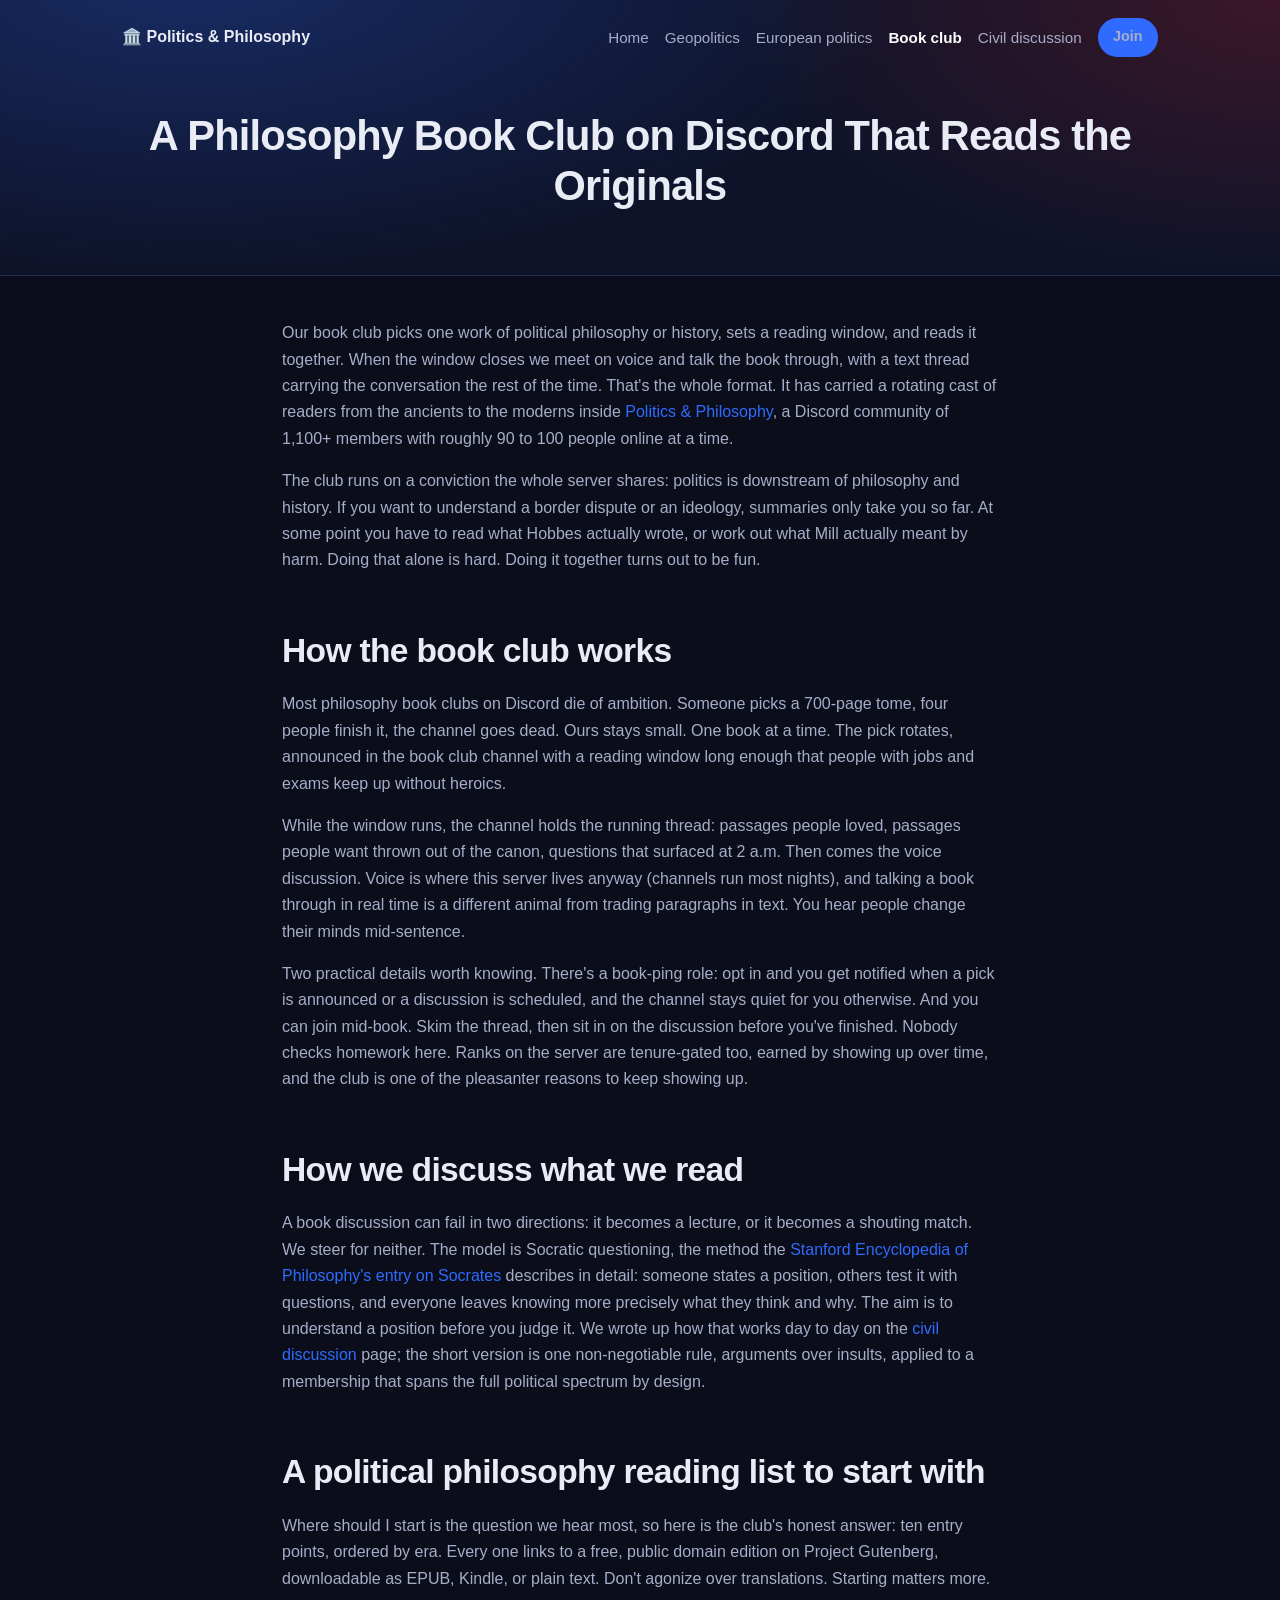
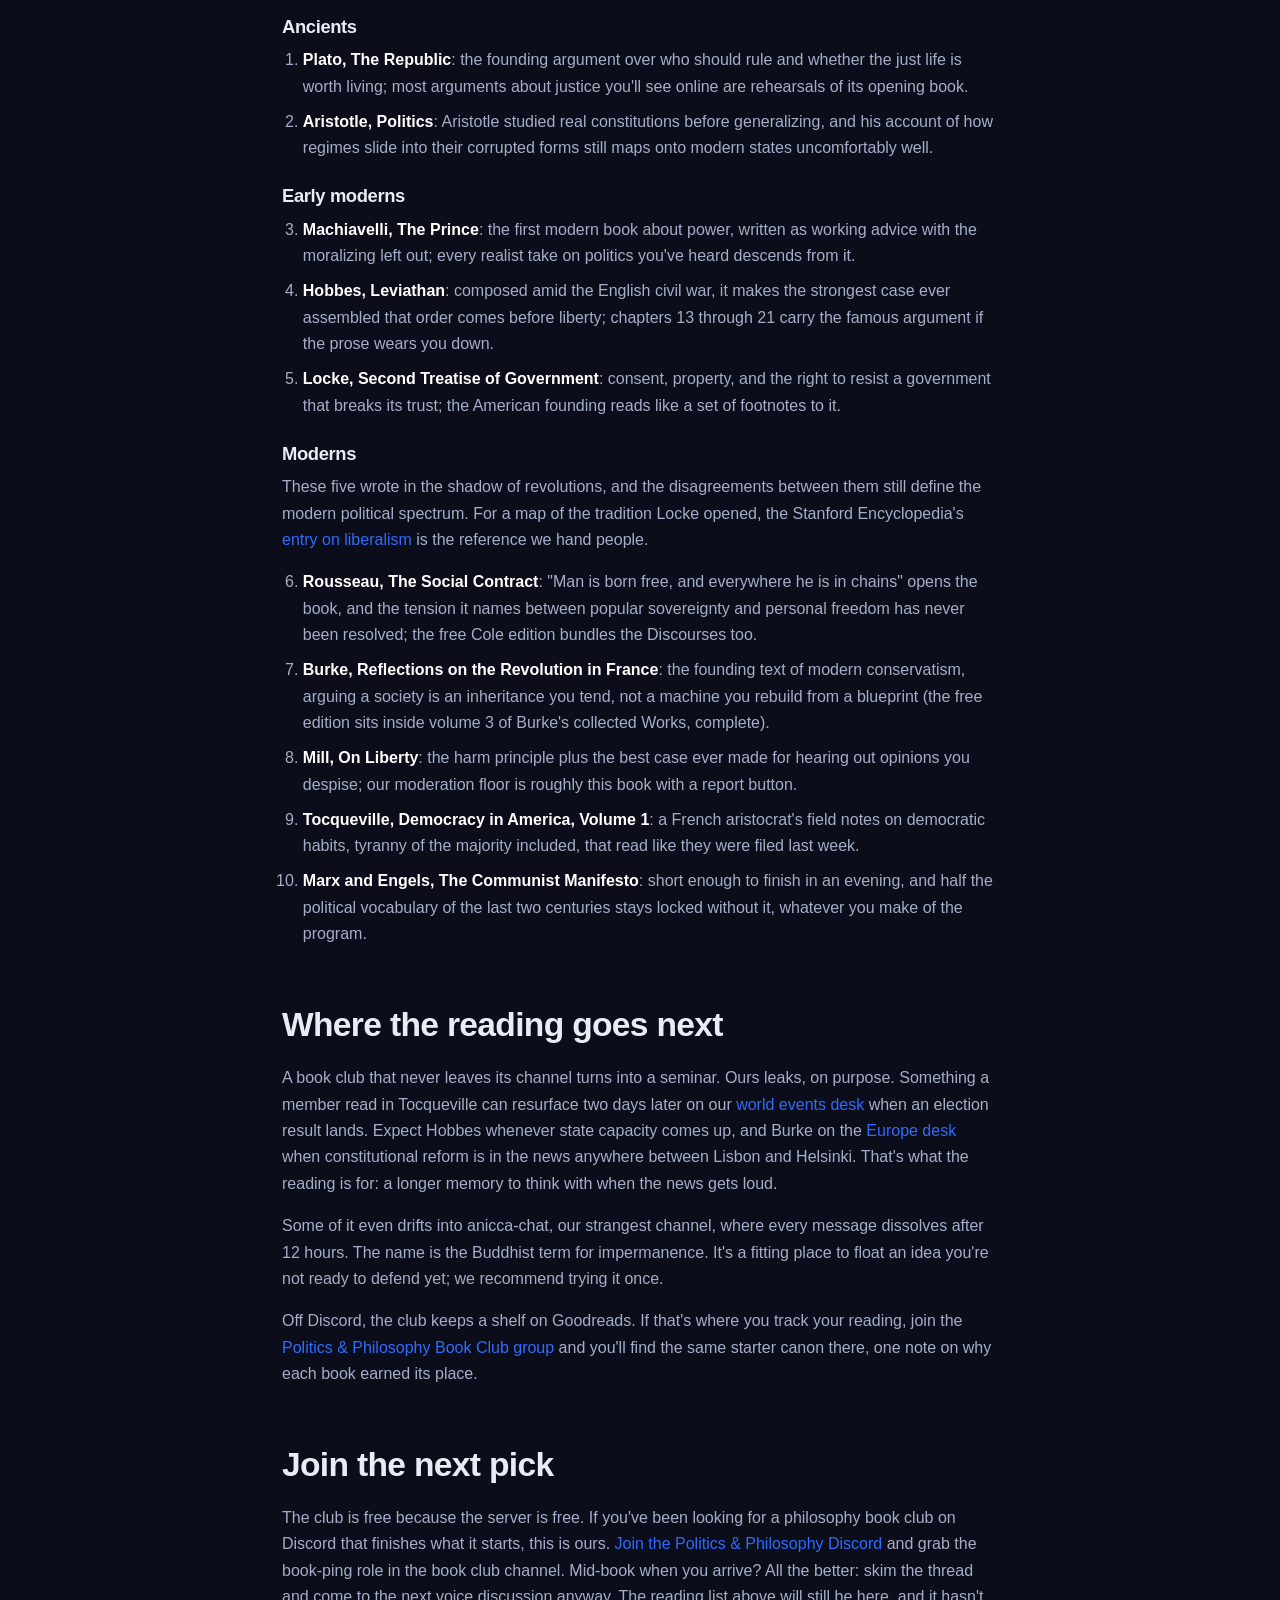
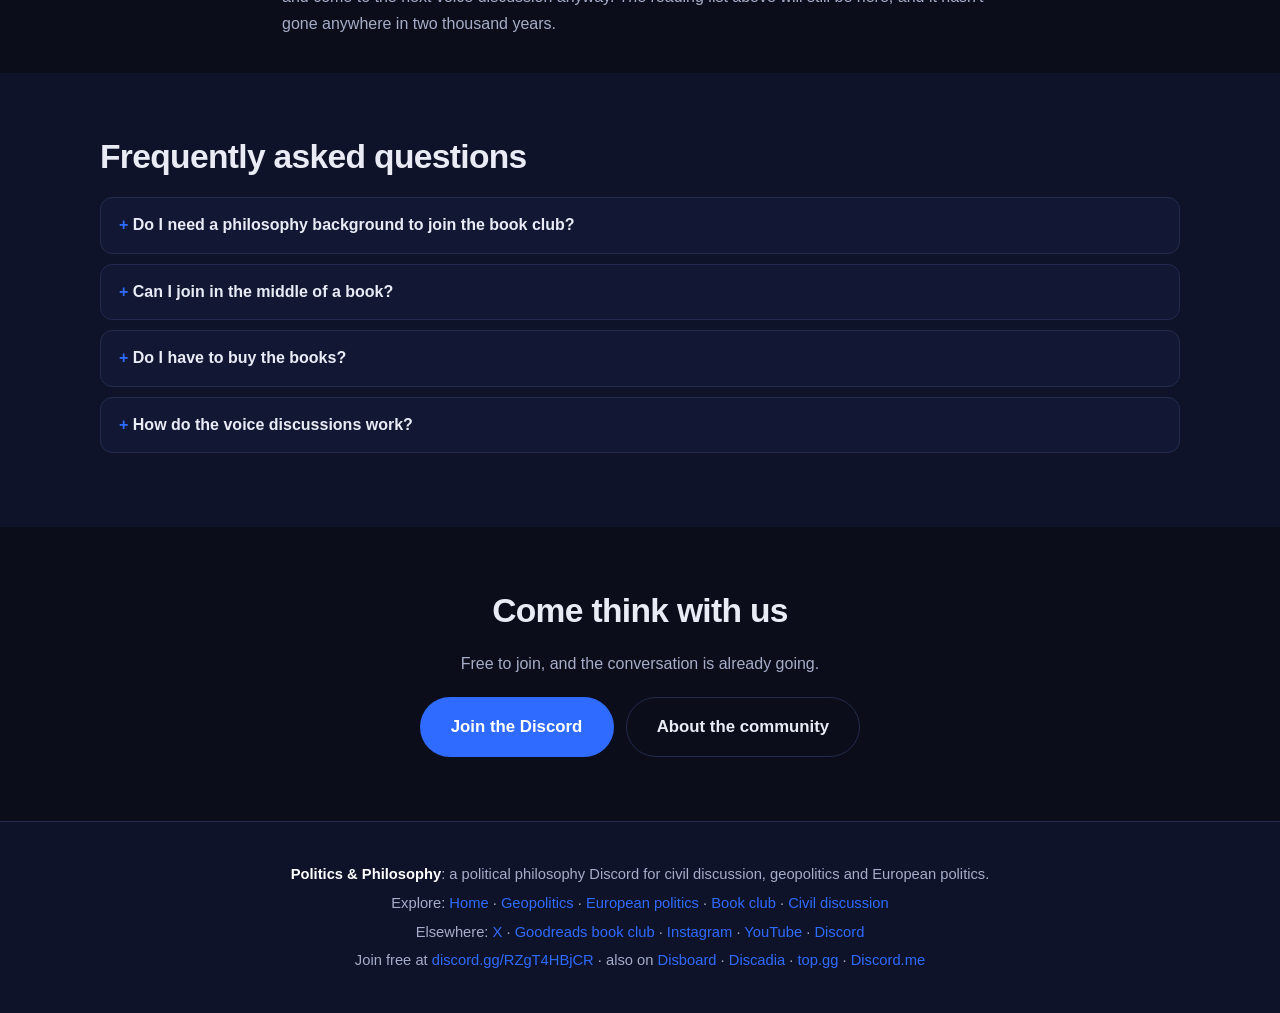
==== book-club/index.html @ 842e6bd1 "Canonical domain migration to polisphilo.com" ====
<!doctype html>
<html lang="en">
<head>
<meta charset="utf-8">
<meta name="viewport" content="width=device-width, initial-scale=1">
<meta name="robots" content="index,follow,max-image-preview:large,max-snippet:-1,max-video-preview:-1">

<link rel="canonical" href="https://polisphilo.com/book-club/">

<title>Philosophy Book Club Discord: Plato to Marx, Read Together</title>
<meta name="description" content="A voice-first philosophy book club on Discord: one rotating pick, real discussions, and a free political philosophy reading list from Plato to Marx.">

<meta property="og:type" content="article">
<meta property="og:site_name" content="Politics &amp; Philosophy">
<meta property="og:url" content="https://polisphilo.com/book-club/">
<meta property="og:title" content="Philosophy Book Club Discord: Plato to Marx, Read Together">
<meta property="og:description" content="A voice-first philosophy book club on Discord: one rotating pick, real discussions, and a free political philosophy reading list from Plato to Marx.">
<meta property="og:image" content="https://polisphilo.com/og.png">
<meta property="og:image:width" content="1200">
<meta property="og:image:height" content="630">
<meta property="og:image:alt" content="Politics &amp; Philosophy: the political philosophy Discord.">
<meta name="twitter:card" content="summary_large_image">
<meta name="twitter:title" content="Philosophy Book Club Discord: Plato to Marx, Read Together">
<meta name="twitter:description" content="A voice-first philosophy book club on Discord: one rotating pick, real discussions, and a free political philosophy reading list from Plato to Marx.">
<meta name="twitter:image" content="https://polisphilo.com/og.png">
<meta name="twitter:image:alt" content="Politics &amp; Philosophy: the political philosophy Discord.">

<link rel="icon" href="/favicon.svg" type="image/svg+xml">
<link rel="stylesheet" href="/style.css">

<script type="application/ld+json">
{
 "@context": "https://schema.org",
 "@graph": [
  {
   "@type": "WebPage",
   "@id": "https://polisphilo.com/book-club/",
   "url": "https://polisphilo.com/book-club/",
   "name": "Philosophy Book Club Discord: Plato to Marx, Read Together",
   "description": "A voice-first philosophy book club on Discord: one rotating pick, real discussions, and a free political philosophy reading list from Plato to Marx.",
   "isPartOf": {
    "@type": "WebSite",
    "name": "Politics & Philosophy Discord",
    "url": "https://polisphilo.com/"
   },
   "publisher": {
    "@id": "https://polisphilo.com/#org"
   },
   "datePublished": "2026-08-10",
   "dateModified": "2026-08-10"
  },
  {
   "@type": "BreadcrumbList",
   "itemListElement": [
    {
     "@type": "ListItem",
     "position": 1,
     "name": "Home",
     "item": "https://polisphilo.com/"
    },
    {
     "@type": "ListItem",
     "position": 2,
     "name": "Book Club",
     "item": "https://polisphilo.com/book-club/"
    }
   ]
  },
  {
   "@type": "FAQPage",
   "mainEntity": [
    {
     "@type": "Question",
     "name": "Do I need a philosophy background to join the book club?",
     "acceptedAnswer": {
      "@type": "Answer",
      "text": "No. The reading list above is where most of us started, and the voice discussions only assume you read the book. Asking why Hobbes believes something is often how the best conversations start."
     }
    },
    {
     "@type": "Question",
     "name": "Can I join in the middle of a book?",
     "acceptedAnswer": {
      "@type": "Answer",
      "text": "Yes, and people do. Skim the running text thread to see what's been covered, catch up at whatever pace suits you, and sit in on the next voice discussion even if you're behind. Grab the book-ping role so the next pick reaches you from the start."
     }
    },
    {
     "@type": "Question",
     "name": "Do I have to buy the books?",
     "acceptedAnswer": {
      "@type": "Answer",
      "text": "Rarely. The club leans on public domain texts, and every title on our political philosophy reading list links to a free Project Gutenberg edition in EPUB, Kindle, and plain text. If a pick is still under copyright, libraries and cheap paperbacks cover it."
     }
    },
    {
     "@type": "Question",
     "name": "How do the voice discussions work?",
     "acceptedAnswer": {
      "@type": "Answer",
      "text": "We schedule one when a reading window closes and notify the book-ping role. Someone opens with a question or a passage and the conversation builds from there, Socratic style. The text thread keeps running for anyone who can't make it, and since voice channels run most nights, the book talk tends to spill beyond the discussion itself."
     }
    }
   ]
  }
 ]
}
</script>
</head>
<body>

<header class="hero page-hero">
  <nav class="nav"><span class="brand">🏛️ <a href="/" style="color:inherit">Politics &amp; Philosophy</a></span><span class="site-links"><a href="/">Home</a> <a href="/geopolitics-discord/">Geopolitics</a> <a href="/european-politics-discord/">European politics</a> <a href="/book-club/" aria-current="page"><strong>Book club</strong></a> <a href="/civil-discussion/">Civil discussion</a> <a class="btn btn-sm" href="https://discord.gg/RZgT4HBjCR" rel="noopener">Join</a></span></nav>
  <div class="hero-inner">
    <h1>A Philosophy Book Club on Discord That Reads the Originals</h1>
  </div>
</header>

<main>
  <article class="article">
<p>Our book club picks one work of political philosophy or history, sets a reading window, and reads it together. When the window closes we meet on voice and talk the book through, with a text thread carrying the conversation the rest of the time. That's the whole format. It has carried a rotating cast of readers from the ancients to the moderns inside <a href="/">Politics &amp; Philosophy</a>, a Discord community of 1,100+ members with roughly 90 to 100 people online at a time.</p>

<p>The club runs on a conviction the whole server shares: politics is downstream of philosophy and history. If you want to understand a border dispute or an ideology, summaries only take you so far. At some point you have to read what Hobbes actually wrote, or work out what Mill actually meant by harm. Doing that alone is hard. Doing it together turns out to be fun.</p>

<h2>How the book club works</h2>

<p>Most philosophy book clubs on Discord die of ambition. Someone picks a 700-page tome, four people finish it, the channel goes dead. Ours stays small. One book at a time. The pick rotates, announced in the book club channel with a reading window long enough that people with jobs and exams keep up without heroics.</p>

<p>While the window runs, the channel holds the running thread: passages people loved, passages people want thrown out of the canon, questions that surfaced at 2 a.m. Then comes the voice discussion. Voice is where this server lives anyway (channels run most nights), and talking a book through in real time is a different animal from trading paragraphs in text. You hear people change their minds mid-sentence.</p>

<p>Two practical details worth knowing. There's a book-ping role: opt in and you get notified when a pick is announced or a discussion is scheduled, and the channel stays quiet for you otherwise. And you can join mid-book. Skim the thread, then sit in on the discussion before you've finished. Nobody checks homework here. Ranks on the server are tenure-gated too, earned by showing up over time, and the club is one of the pleasanter reasons to keep showing up.</p>

<h2>How we discuss what we read</h2>

<p>A book discussion can fail in two directions: it becomes a lecture, or it becomes a shouting match. We steer for neither. The model is Socratic questioning, the method the <a href="https://plato.stanford.edu/entries/socrates/">Stanford Encyclopedia of Philosophy's entry on Socrates</a> describes in detail: someone states a position, others test it with questions, and everyone leaves knowing more precisely what they think and why. The aim is to understand a position before you judge it. We wrote up how that works day to day on the <a href="/civil-discussion/">civil discussion</a> page; the short version is one non-negotiable rule, arguments over insults, applied to a membership that spans the full political spectrum by design.</p>

<h2>A political philosophy reading list to start with</h2>

<p>Where should I start is the question we hear most, so here is the club's honest answer: ten entry points, ordered by era. Every one links to a free, public domain edition on Project Gutenberg, downloadable as EPUB, Kindle, or plain text. Don't agonize over translations. Starting matters more.</p>

<h3>Ancients</h3>

<ol>
<li><a href="https://www.gutenberg.org/ebooks/1497"><strong>Plato, The Republic</strong></a>: the founding argument over who should rule and whether the just life is worth living; most arguments about justice you'll see online are rehearsals of its opening book.</li>
<li><a href="https://www.gutenberg.org/ebooks/6762"><strong>Aristotle, Politics</strong></a>: Aristotle studied real constitutions before generalizing, and his account of how regimes slide into their corrupted forms still maps onto modern states uncomfortably well.</li>
</ol>

<h3>Early moderns</h3>

<ol start="3">
<li><a href="https://www.gutenberg.org/ebooks/1232"><strong>Machiavelli, The Prince</strong></a>: the first modern book about power, written as working advice with the moralizing left out; every realist take on politics you've heard descends from it.</li>
<li><a href="https://www.gutenberg.org/ebooks/3207"><strong>Hobbes, Leviathan</strong></a>: composed amid the English civil war, it makes the strongest case ever assembled that order comes before liberty; chapters 13 through 21 carry the famous argument if the prose wears you down.</li>
<li><a href="https://www.gutenberg.org/ebooks/7370"><strong>Locke, Second Treatise of Government</strong></a>: consent, property, and the right to resist a government that breaks its trust; the American founding reads like a set of footnotes to it.</li>
</ol>

<h3>Moderns</h3>

<p>These five wrote in the shadow of revolutions, and the disagreements between them still define the modern political spectrum. For a map of the tradition Locke opened, the Stanford Encyclopedia's <a href="https://plato.stanford.edu/entries/liberalism/">entry on liberalism</a> is the reference we hand people.</p>

<ol start="6">
<li><a href="https://www.gutenberg.org/ebooks/46333"><strong>Rousseau, The Social Contract</strong></a>: "Man is born free, and everywhere he is in chains" opens the book, and the tension it names between popular sovereignty and personal freedom has never been resolved; the free Cole edition bundles the Discourses too.</li>
<li><a href="https://www.gutenberg.org/ebooks/15679"><strong>Burke, Reflections on the Revolution in France</strong></a>: the founding text of modern conservatism, arguing a society is an inheritance you tend, not a machine you rebuild from a blueprint (the free edition sits inside volume 3 of Burke's collected Works, complete).</li>
<li><a href="https://www.gutenberg.org/ebooks/34901"><strong>Mill, On Liberty</strong></a>: the harm principle plus the best case ever made for hearing out opinions you despise; our moderation floor is roughly this book with a report button.</li>
<li><a href="https://www.gutenberg.org/ebooks/815"><strong>Tocqueville, Democracy in America, Volume 1</strong></a>: a French aristocrat's field notes on democratic habits, tyranny of the majority included, that read like they were filed last week.</li>
<li><a href="https://www.gutenberg.org/ebooks/61"><strong>Marx and Engels, The Communist Manifesto</strong></a>: short enough to finish in an evening, and half the political vocabulary of the last two centuries stays locked without it, whatever you make of the program.</li>
</ol>

<h2>Where the reading goes next</h2>

<p>A book club that never leaves its channel turns into a seminar. Ours leaks, on purpose. Something a member read in Tocqueville can resurface two days later on our <a href="/geopolitics-discord/">world events desk</a> when an election result lands. Expect Hobbes whenever state capacity comes up, and Burke on the <a href="/european-politics-discord/">Europe desk</a> when constitutional reform is in the news anywhere between Lisbon and Helsinki. That's what the reading is for: a longer memory to think with when the news gets loud.</p>

<p>Some of it even drifts into anicca-chat, our strangest channel, where every message dissolves after 12 hours. The name is the Buddhist term for impermanence. It's a fitting place to float an idea you're not ready to defend yet; we recommend trying it once.</p>

<p>Off Discord, the club keeps a shelf on Goodreads. If that's where you track your reading, join the <a href="https://www.goodreads.com/group/show/7275049-politics-philosophy-book-club" rel="noopener">Politics &amp; Philosophy Book Club group</a> and you'll find the same starter canon there, one note on why each book earned its place.</p>

<h2>Join the next pick</h2>

<p>The club is free because the server is free. If you've been looking for a philosophy book club on Discord that finishes what it starts, this is ours. <a href="https://discord.gg/RZgT4HBjCR">Join the Politics &amp; Philosophy Discord</a> and grab the book-ping role in the book club channel. Mid-book when you arrive? All the better: skim the thread and come to the next voice discussion anyway. The reading list above will still be here, and it hasn't gone anywhere in two thousand years.</p>
  </article>

  <section class="band alt" id="faq">
    <h2>Frequently asked questions</h2>
    <details><summary>Do I need a philosophy background to join the book club?</summary><p>No. The reading list above is where most of us started, and the voice discussions only assume you read the book. Asking why Hobbes believes something is often how the best conversations start.</p></details>
    <details><summary>Can I join in the middle of a book?</summary><p>Yes, and people do. Skim the running text thread to see what's been covered, catch up at whatever pace suits you, and sit in on the next voice discussion even if you're behind. Grab the book-ping role so the next pick reaches you from the start.</p></details>
    <details><summary>Do I have to buy the books?</summary><p>Rarely. The club leans on public domain texts, and every title on our political philosophy reading list links to a free Project Gutenberg edition in EPUB, Kindle, and plain text. If a pick is still under copyright, libraries and cheap paperbacks cover it.</p></details>
    <details><summary>How do the voice discussions work?</summary><p>We schedule one when a reading window closes and notify the book-ping role. Someone opens with a question or a passage and the conversation builds from there, Socratic style. The text thread keeps running for anyone who can't make it, and since voice channels run most nights, the book talk tends to spill beyond the discussion itself.</p></details>
  </section>

  <section class="band" style="text-align:center">
    <h2>Come think with us</h2>
    <p style="margin:0 auto 1.2em">Free to join, and the conversation is already going.</p>
    <div class="cta-row"><a class="btn btn-lg" href="https://discord.gg/RZgT4HBjCR" rel="noopener">Join the Discord</a>
    <a class="btn btn-lg btn-ghost" href="/">About the community</a></div>
  </section>
</main>

<footer class="foot">
  <p><strong>Politics &amp; Philosophy</strong>: a political philosophy Discord for civil discussion, geopolitics and European politics.</p>
  <p>Explore: <a href="/">Home</a> · <a href="/geopolitics-discord/">Geopolitics</a> · <a href="/european-politics-discord/">European politics</a> · <a href="/book-club/">Book club</a> · <a href="/civil-discussion/">Civil discussion</a></p>
  <p>Elsewhere: <a href="https://x.com/polisphilo" rel="noopener">X</a> · <a href="https://www.goodreads.com/group/show/7275049-politics-philosophy-book-club" rel="noopener">Goodreads book club</a> · <a href="https://www.instagram.com/polisphilo" rel="noopener">Instagram</a> · <a href="https://www.youtube.com/@polisphilo" rel="noopener">YouTube</a> · <a href="https://discord.gg/RZgT4HBjCR" rel="noopener">Discord</a></p>
  <p>Join free at <a class="invite" href="https://discord.gg/RZgT4HBjCR" rel="noopener">discord.gg/RZgT4HBjCR</a> · also on <a href="https://disboard.org/server/553617191358955520" rel="noopener">Disboard</a> · <a href="https://discadia.com/server/PoliticsPhilosophy" rel="noopener">Discadia</a> · <a href="https://top.gg/discord/servers/872885277177040896" rel="noopener">top.gg</a> · <a href="https://discord.me/european" rel="noopener">Discord.me</a></p>
</footer>

</body>
</html>
---- style.css ----
:root{
  --bg:#0b0e1a; --panel:#121734; --panel2:#0e1329; --ink:#e9ecf5; --muted:#a6adc8;
  --blue:#2f6bff; --blue2:#1e40af; --red:#dc2626; --line:#232a4d; --radius:14px;
  --max:1080px; font-synthesis:none;
}
*{box-sizing:border-box}
html{scroll-behavior:smooth}
body{
  margin:0; background:var(--bg); color:var(--ink);
  font:16px/1.65 -apple-system,BlinkMacSystemFont,"Segoe UI",Roboto,Helvetica,Arial,sans-serif;
  -webkit-font-smoothing:antialiased;
}
h1,h2,h3{line-height:1.2; letter-spacing:-.02em; margin:0 0 .5em}
h1{font-size:clamp(2.2rem,6vw,3.6rem)}
h2{font-size:clamp(1.5rem,3.5vw,2.1rem); margin-bottom:.6em}
h3{font-size:1.15rem}
p{margin:0 0 1em}
a{color:var(--blue); text-decoration:none}
a:hover{text-decoration:underline}
strong{color:#fff}

.btn{
  display:inline-block; background:var(--blue); color:#fff; font-weight:600;
  padding:.7em 1.3em; border-radius:999px; border:1px solid transparent; transition:.15s;
}
.btn:hover{background:var(--blue2); text-decoration:none; transform:translateY(-1px)}
.btn-lg{padding:.9em 1.8em; font-size:1.05rem}
.btn-sm{padding:.45em 1em; font-size:.9rem}
.btn-ghost{background:transparent; border-color:var(--line); color:var(--ink)}
.btn-ghost:hover{background:var(--panel); border-color:var(--blue)}

/* hero */
.hero{
  background:
    radial-gradient(1200px 500px at 15% -10%, rgba(47,107,255,.28), transparent 60%),
    radial-gradient(1000px 500px at 100% 0%, rgba(220,38,38,.22), transparent 55%),
    var(--panel2);
  border-bottom:1px solid var(--line);
}
.nav{max-width:var(--max); margin:0 auto; padding:18px 22px; display:flex; align-items:center; justify-content:space-between}
.brand{font-weight:700}
.hero-inner{max-width:var(--max); margin:0 auto; padding:56px 22px 72px; text-align:center}
.lede{font-size:clamp(1.05rem,2.2vw,1.35rem); color:var(--muted); max-width:60ch; margin:0 auto 1.6em}
.lede strong{color:#fff}
.cta-row{display:flex; gap:12px; justify-content:center; flex-wrap:wrap}
.microcopy{margin-top:16px; color:var(--muted); font-size:.9rem}

/* bands */
.band{max-width:var(--max); margin:0 auto; padding:64px 22px}
.band.alt{background:var(--panel2); max-width:none}
.band.alt > *{max-width:var(--max); margin-left:auto; margin-right:auto}
.band p{color:var(--muted); max-width:70ch}
.band p strong{color:#fff}

.grid{display:grid; grid-template-columns:repeat(auto-fit,minmax(240px,1fr)); gap:16px; margin-top:8px}
.card{background:var(--panel); border:1px solid var(--line); border-radius:var(--radius); padding:20px}
.card h3{margin-bottom:.3em}
.card p{margin:0; font-size:.95rem}

.checks{list-style:none; padding:0; margin:0 0 1.5em; max-width:80ch}
.checks li{position:relative; padding:10px 0 10px 34px; color:var(--muted); border-bottom:1px solid var(--line)}
.checks li:before{content:"✓"; position:absolute; left:0; top:9px; color:#22c55e; font-weight:700}
.checks strong{color:#fff}

/* server directory */
.servers{list-style:none; counter-reset:s; padding:0; margin:10px 0 0}
.server{
  counter-increment:s; display:flex; gap:16px; align-items:center; justify-content:space-between;
  background:var(--panel); border:1px solid var(--line); border-radius:var(--radius);
  padding:18px 20px; margin-bottom:12px;
}
.server::before{content:counter(s); font-weight:700; color:var(--muted); min-width:1.4em}
.server.featured{border-color:var(--blue); box-shadow:0 0 0 1px rgba(47,107,255,.35)}
.server h3{margin:0 0 .2em}
.server p{margin:0; font-size:.92rem}
.tag{background:var(--blue); color:#fff; font-size:.7rem; padding:.2em .6em; border-radius:999px; vertical-align:middle; margin-left:6px}

/* faq */
details{border:1px solid var(--line); border-radius:12px; padding:0 18px; margin-bottom:10px; background:var(--panel)}
summary{cursor:pointer; font-weight:600; padding:14px 0; list-style:none}
summary::-webkit-details-marker{display:none}
summary:before{content:"+ "; color:var(--blue)}
details[open] summary:before{content:"- "}
details p{color:var(--muted); margin:0 0 14px}

.foot{border-top:1px solid var(--line); background:var(--panel2); text-align:center; padding:36px 22px; color:var(--muted); font-size:.92rem}
.foot p{margin:.3em 0}

/* site nav links + article pages */
.site-links{display:flex; gap:16px; flex-wrap:wrap; align-items:center; font-size:.95rem}
.site-links a{color:var(--muted)}
.site-links a:hover,.site-links a[aria-current]{color:var(--ink)}
.page-hero .hero-inner{padding:36px 22px 44px}
.page-hero h1{font-size:clamp(1.8rem,4.5vw,2.6rem)}
.article{max-width:760px; margin:0 auto; padding:44px 22px 20px}
.article p{color:var(--muted)}
.article p strong{color:#fff}
.article h2{margin-top:1.7em}
.article h3{margin-top:1.3em}
.article ul,.article ol{color:var(--muted); padding-left:1.3em; margin:0 0 1.2em}
.article li{margin-bottom:.55em}
.article blockquote{border-left:3px solid var(--blue); margin:1.3em 0; padding:.35em 0 .35em 18px; font-style:italic; color:var(--ink)}
.article blockquote p{color:var(--ink); margin:0}
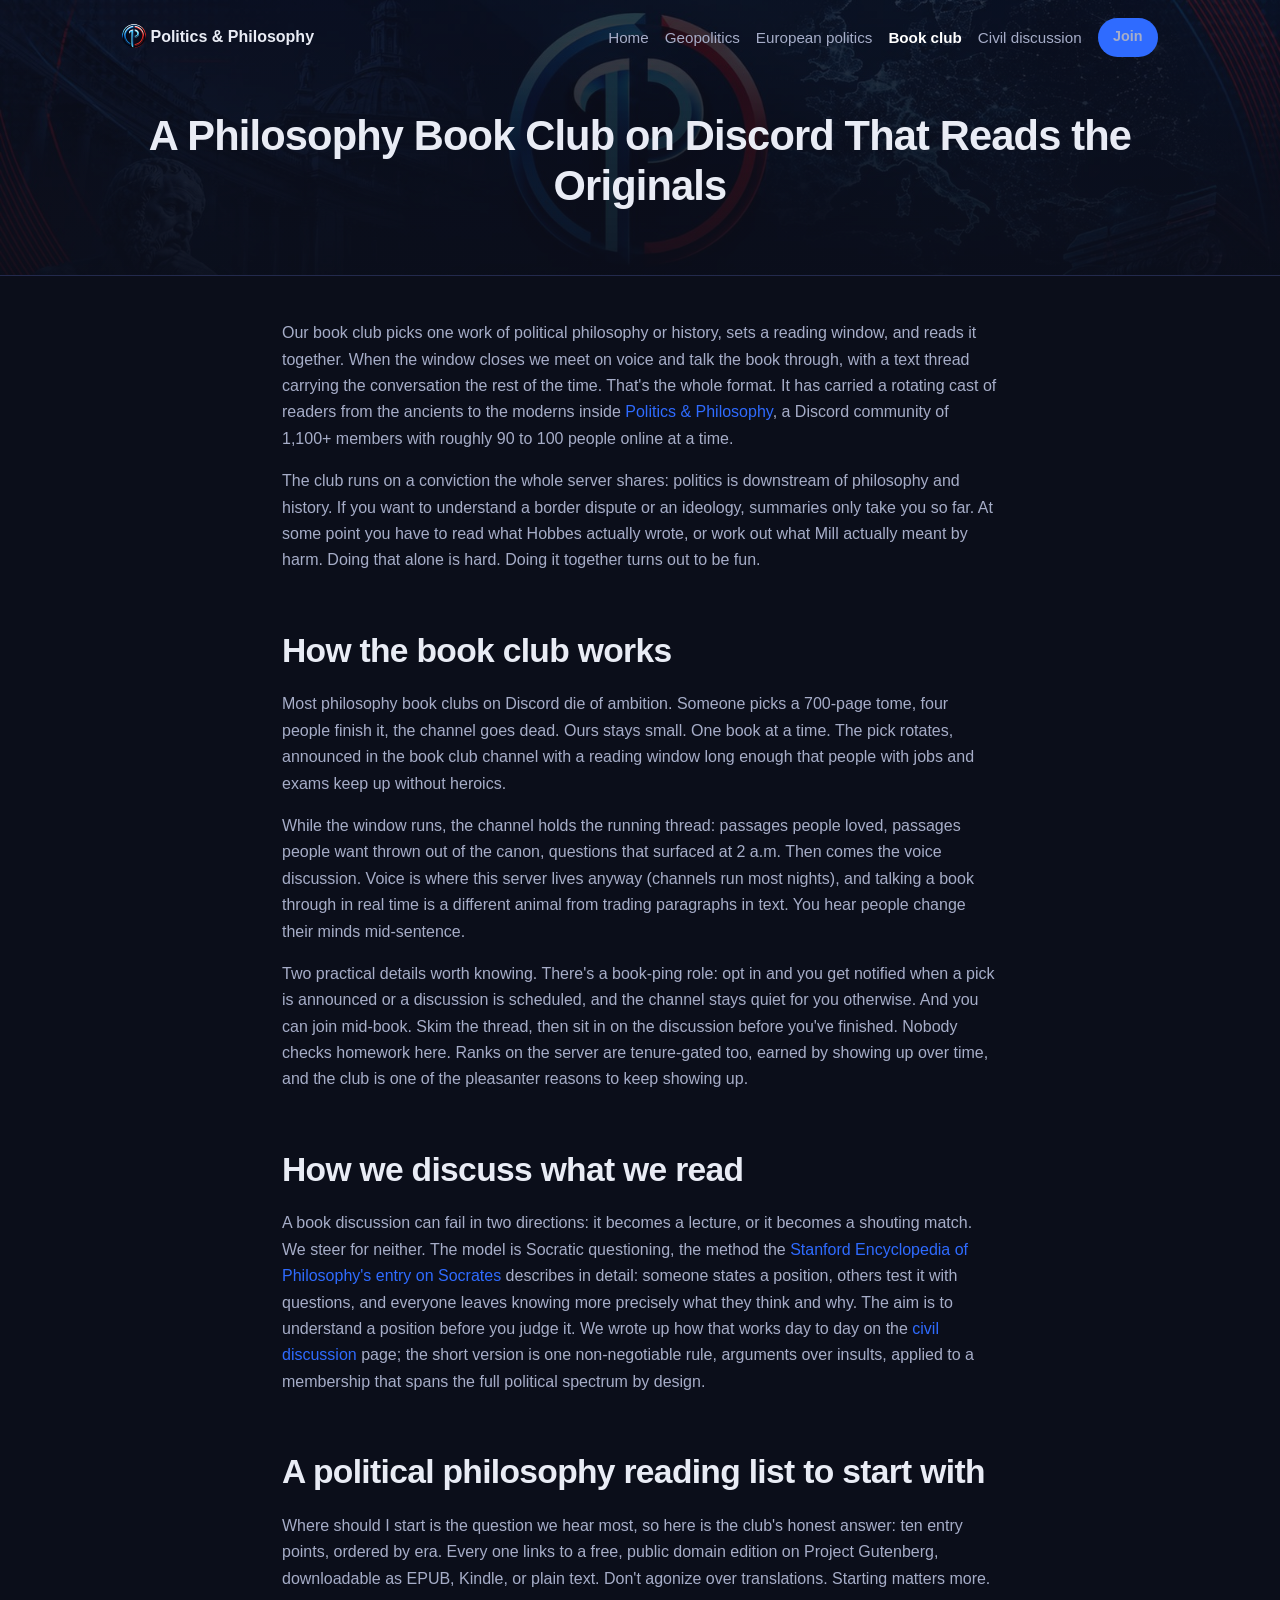
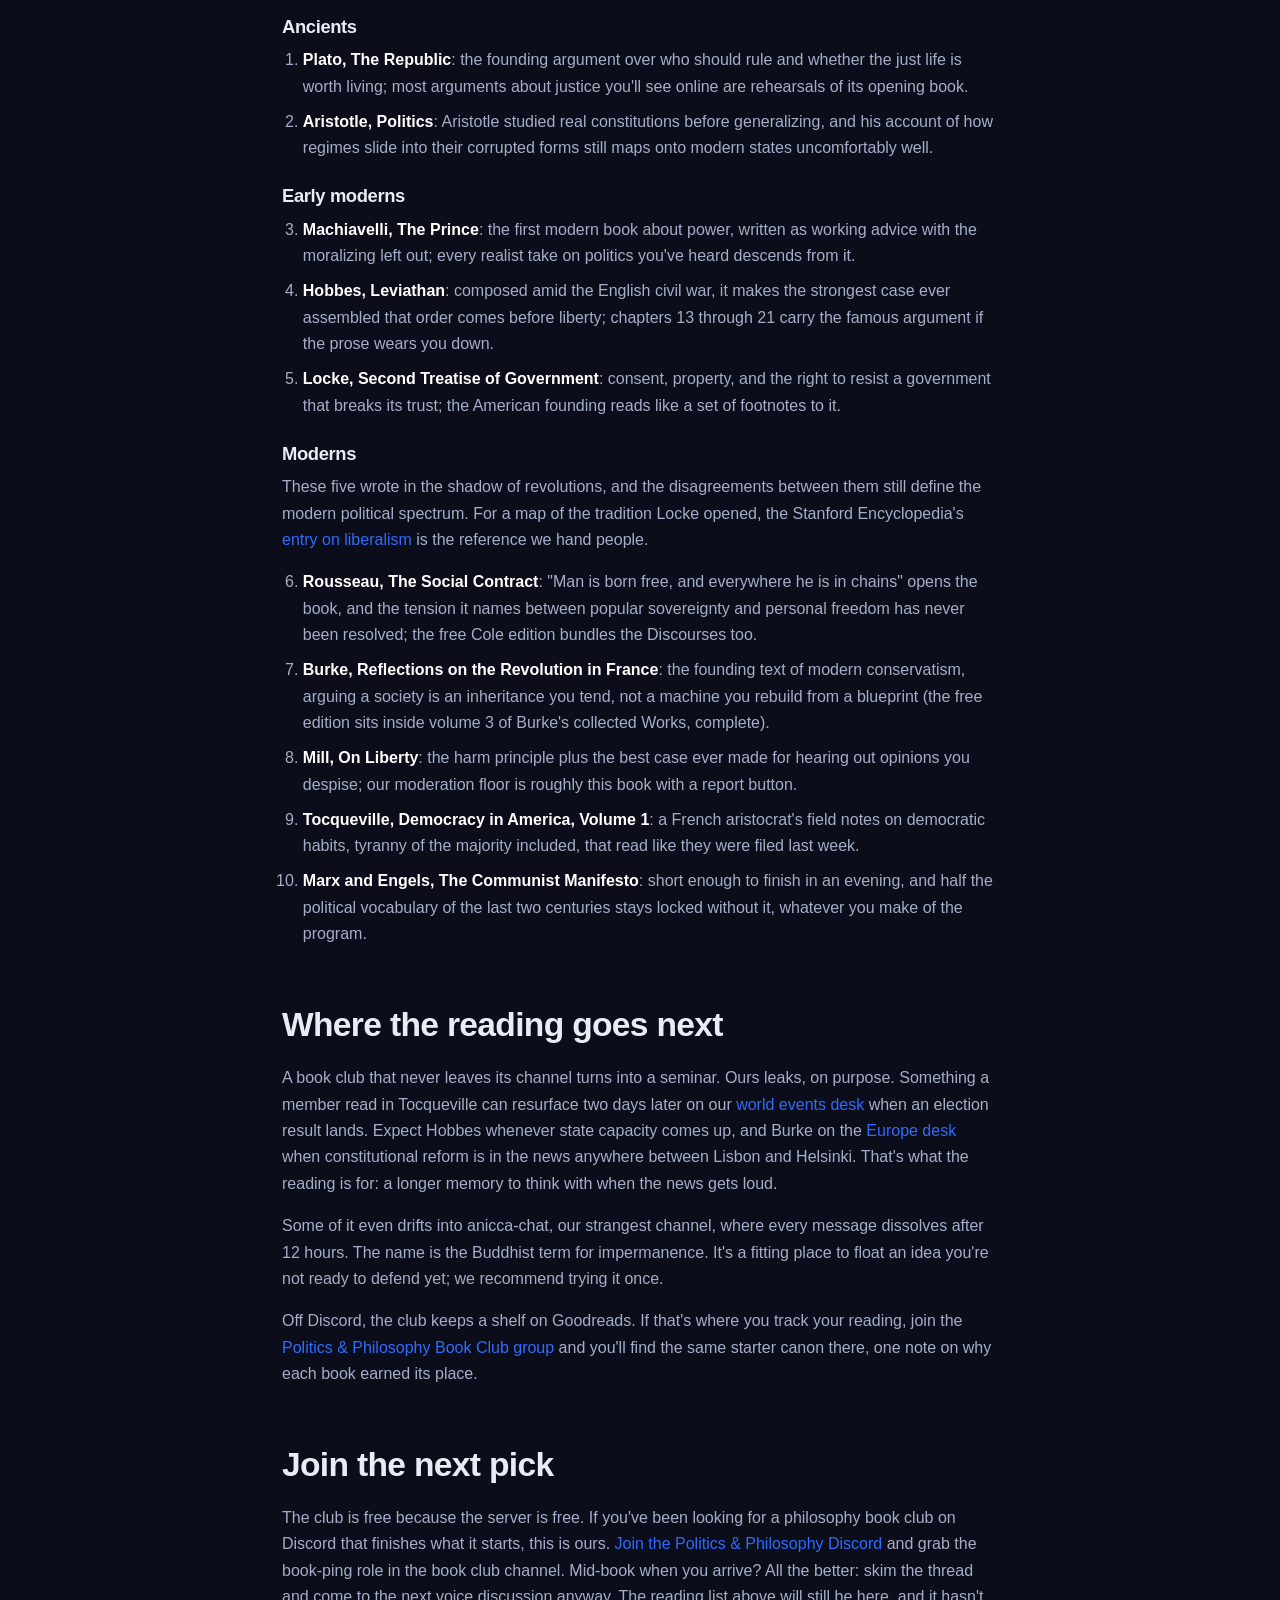
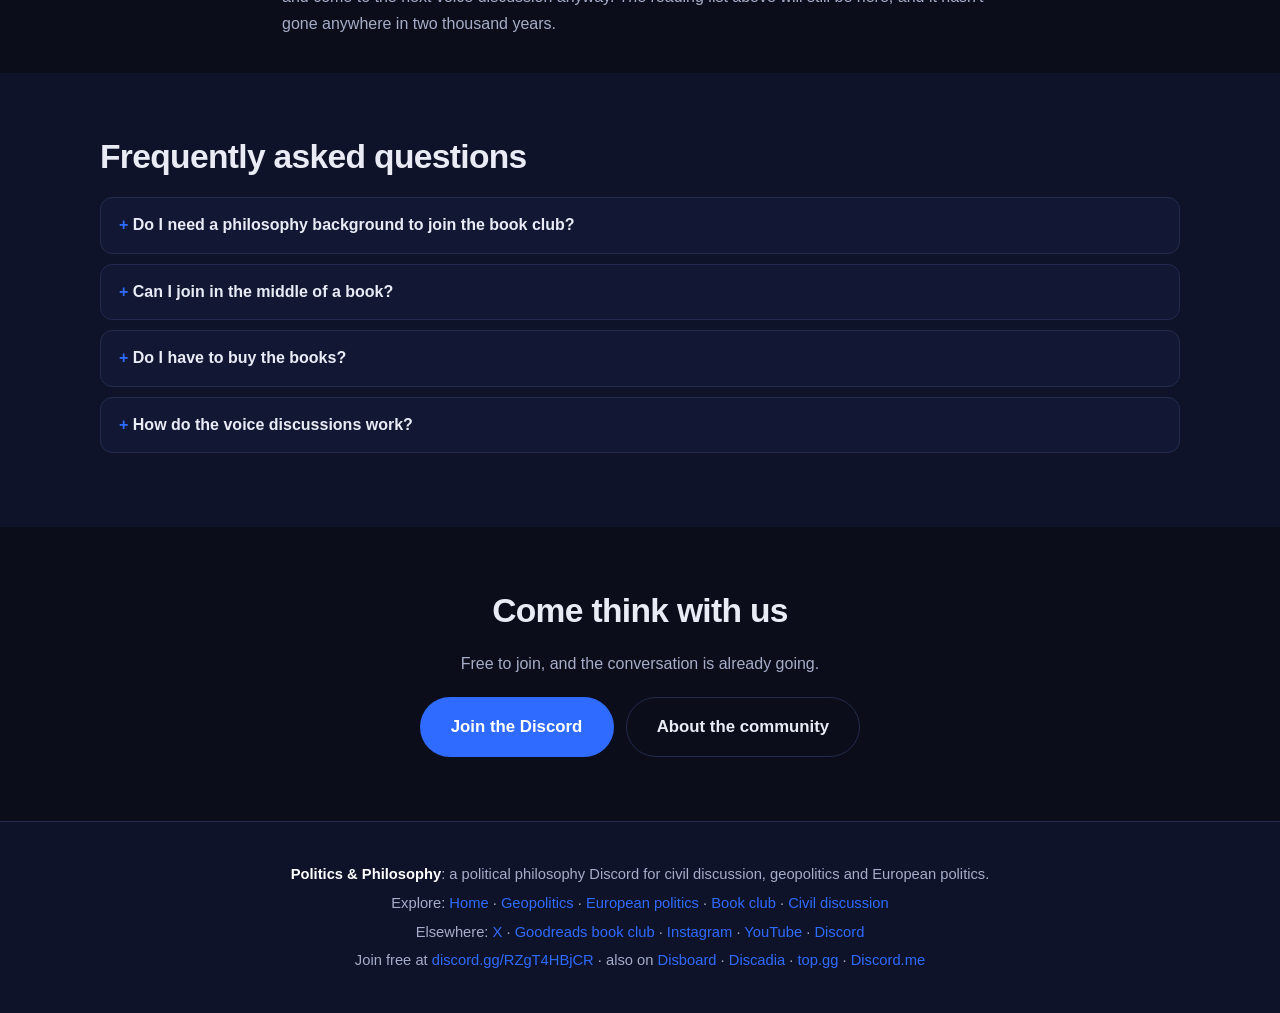
==== commit 4e9f7e5d: "Cinematic hero background, monogram nav mark and favicon" ====
--- a/book-club/index.html
+++ b/book-club/index.html
@@ -25,7 +25,7 @@
 <meta name="twitter:image" content="https://polisphilo.com/og.png">
 <meta name="twitter:image:alt" content="Politics &amp; Philosophy: the political philosophy Discord.">
 
-<link rel="icon" href="/favicon.svg" type="image/svg+xml">
+<link rel="icon" href="/favicon.png" type="image/png">
 <link rel="stylesheet" href="/style.css">
 
 <script type="application/ld+json">
@@ -110,7 +110,7 @@
 <body>
 
 <header class="hero page-hero">
-  <nav class="nav"><span class="brand">🏛️ <a href="/" style="color:inherit">Politics &amp; Philosophy</a></span><span class="site-links"><a href="/">Home</a> <a href="/geopolitics-discord/">Geopolitics</a> <a href="/european-politics-discord/">European politics</a> <a href="/book-club/" aria-current="page"><strong>Book club</strong></a> <a href="/civil-discussion/">Civil discussion</a> <a class="btn btn-sm" href="https://discord.gg/RZgT4HBjCR" rel="noopener">Join</a></span></nav>
+  <nav class="nav"><span class="brand"><img src="/mark.png" alt="" width="24" height="24" style="vertical-align:-6px;border-radius:50%"> <a href="/" style="color:inherit">Politics &amp; Philosophy</a></span><span class="site-links"><a href="/">Home</a> <a href="/geopolitics-discord/">Geopolitics</a> <a href="/european-politics-discord/">European politics</a> <a href="/book-club/" aria-current="page"><strong>Book club</strong></a> <a href="/civil-discussion/">Civil discussion</a> <a class="btn btn-sm" href="https://discord.gg/RZgT4HBjCR" rel="noopener">Join</a></span></nav>
   <div class="hero-inner">
     <h1>A Philosophy Book Club on Discord That Reads the Originals</h1>
   </div>
--- a/style.css
+++ b/style.css
@@ -32,8 +32,8 @@
 /* hero */
 .hero{
   background:
-    radial-gradient(1200px 500px at 15% -10%, rgba(47,107,255,.28), transparent 60%),
-    radial-gradient(1000px 500px at 100% 0%, rgba(220,38,38,.22), transparent 55%),
+    linear-gradient(rgba(11,14,26,.80), rgba(11,14,26,.94)),
+    url('/hero-bg.jpg') center 32% / cover no-repeat,
     var(--panel2);
   border-bottom:1px solid var(--line);
 }
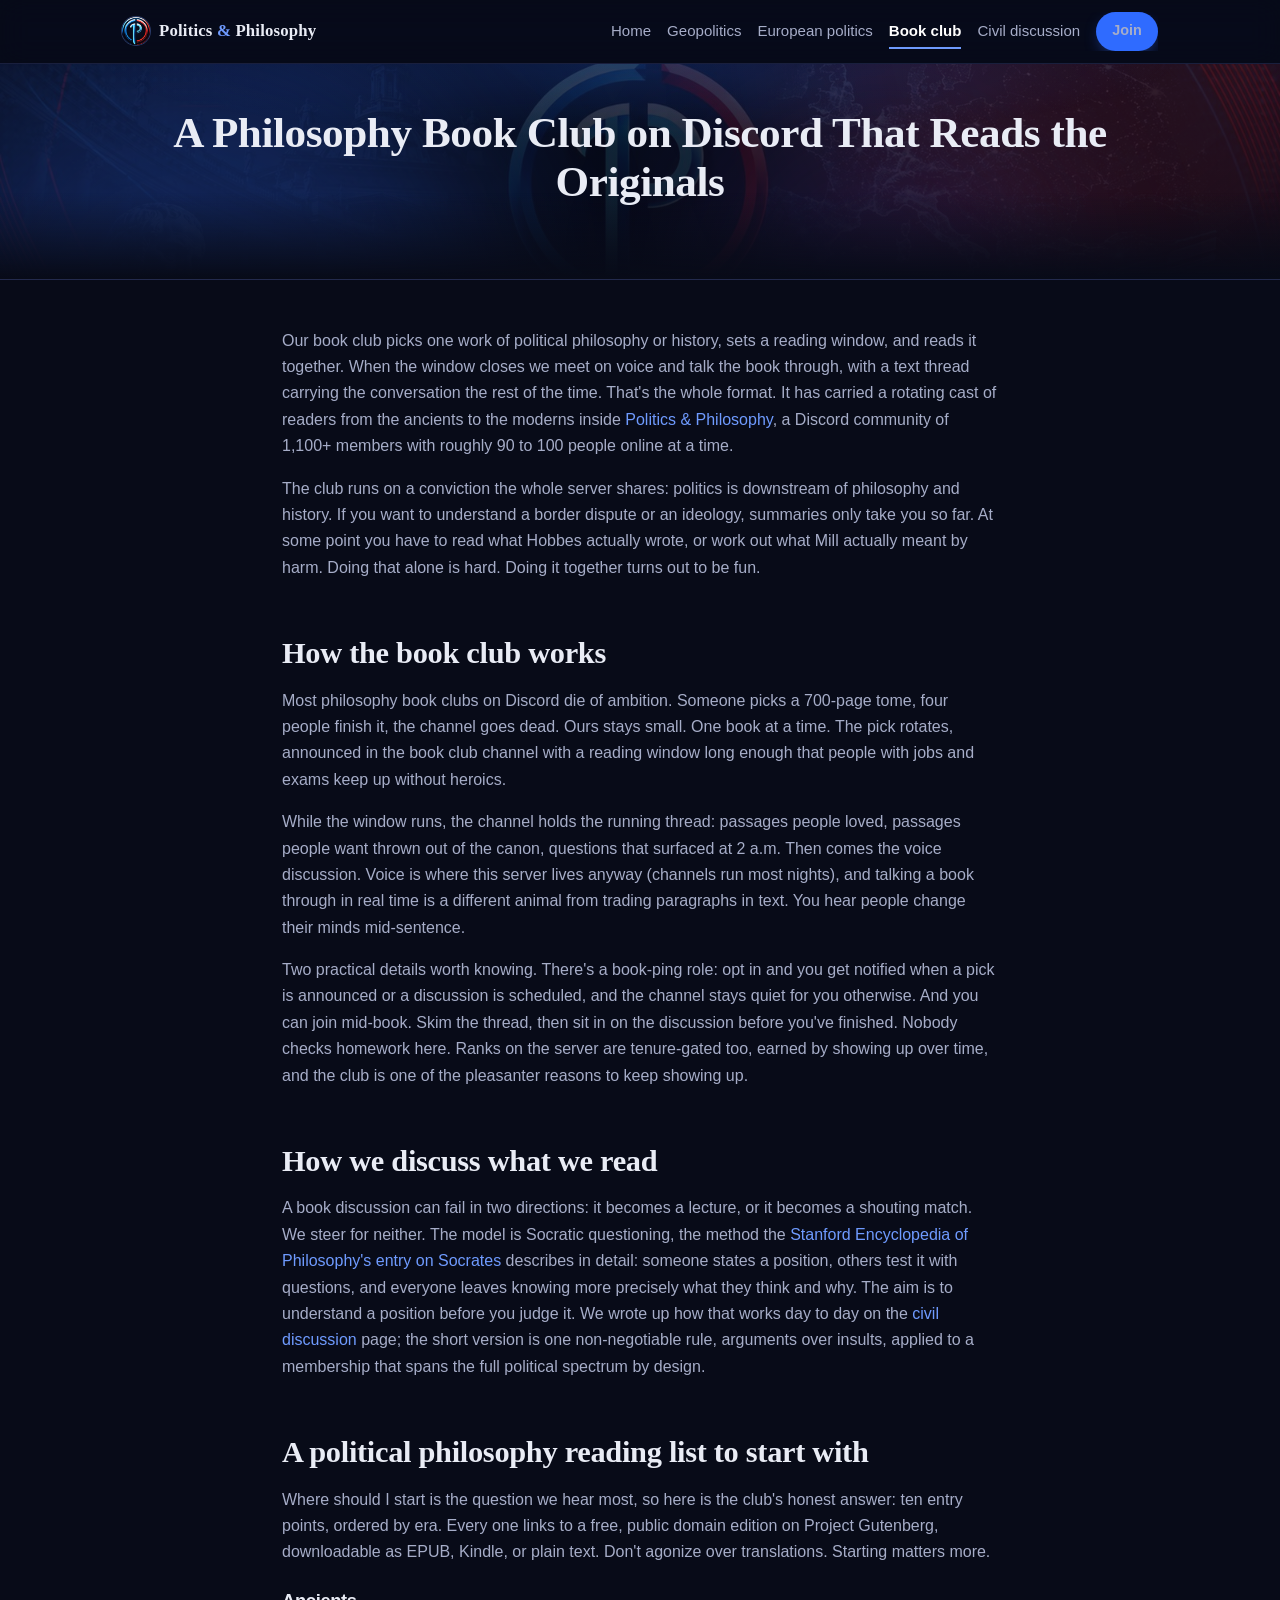
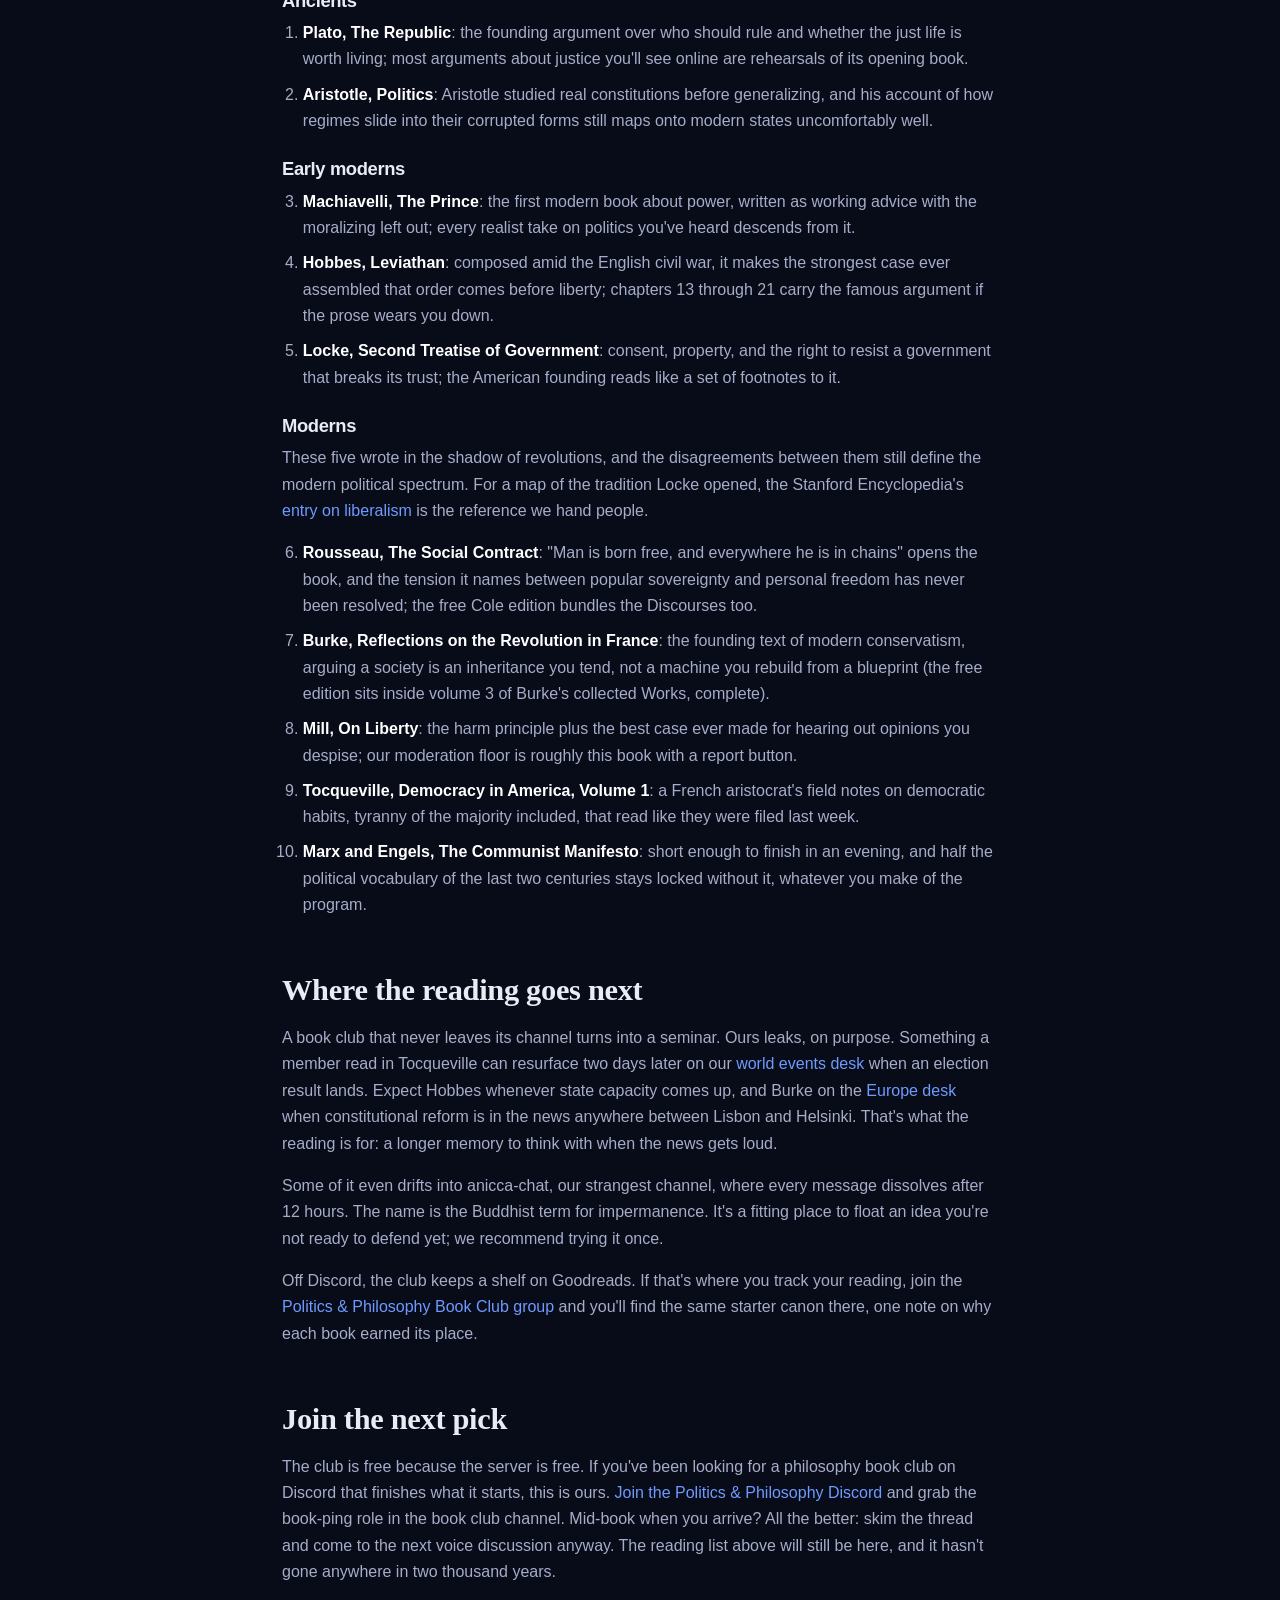
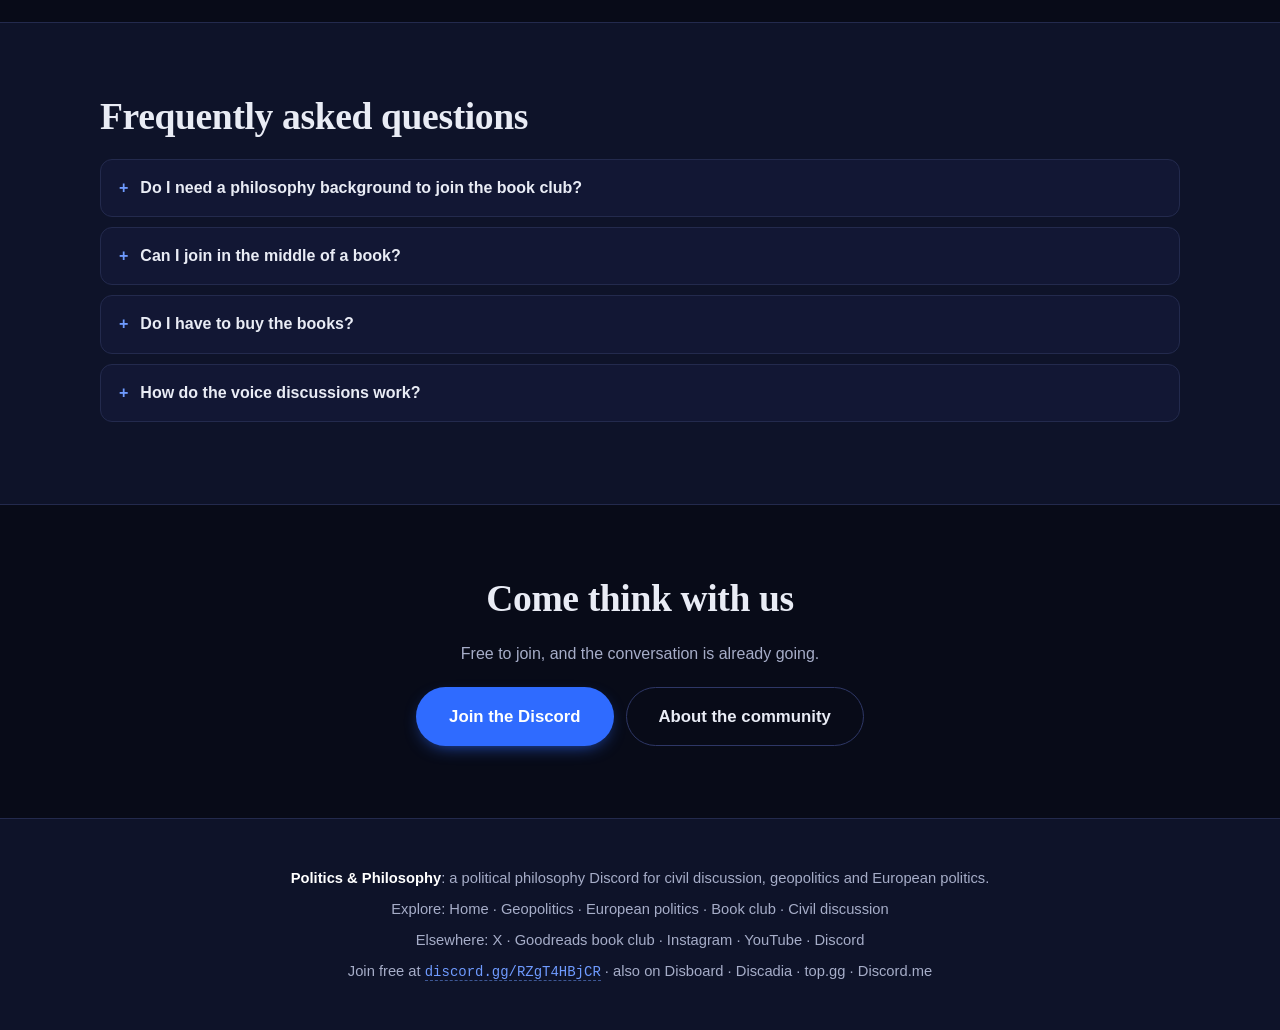
==== commit aeea270b: "Redesign homepage: room + forum sections, motion layer" ====
--- a/book-club/index.html
+++ b/book-club/index.html
@@ -106,11 +106,21 @@
  ]
 }
 </script>
+<script>document.documentElement.className += ' js';</script>
+<script src="/app.js" defer></script>
 </head>
 <body>
 
+<nav class="topbar">
+  <div class="topbar-in">
+    <a class="brand" href="/"><img src="/mark.png" alt="" width="28" height="28"> <span>Politics <em>&amp;</em> Philosophy</span></a>
+    <div class="site-links"><a href="/">Home</a> <a href="/geopolitics-discord/">Geopolitics</a> <a href="/european-politics-discord/">European politics</a> <a href="/book-club/" aria-current="page"><strong>Book club</strong></a> <a href="/civil-discussion/">Civil discussion</a> <a class="btn btn-sm" href="https://discord.gg/RZgT4HBjCR" rel="noopener">Join</a></div>
+  </div>
+  <span class="progress"></span>
+</nav>
+
 <header class="hero page-hero">
-  <nav class="nav"><span class="brand"><img src="/mark.png" alt="" width="24" height="24" style="vertical-align:-6px;border-radius:50%"> <a href="/" style="color:inherit">Politics &amp; Philosophy</a></span><span class="site-links"><a href="/">Home</a> <a href="/geopolitics-discord/">Geopolitics</a> <a href="/european-politics-discord/">European politics</a> <a href="/book-club/" aria-current="page"><strong>Book club</strong></a> <a href="/civil-discussion/">Civil discussion</a> <a class="btn btn-sm" href="https://discord.gg/RZgT4HBjCR" rel="noopener">Join</a></span></nav>
+  <div class="aurora" aria-hidden="true"><i></i><i></i><i></i></div>
   <div class="hero-inner">
     <h1>A Philosophy Book Club on Discord That Reads the Originals</h1>
   </div>
--- a/style.css
+++ b/style.css
@@ -1,103 +1,320 @@
+/* Politics & Philosophy — polisphilo.com */
+
 :root{
-  --bg:#0b0e1a; --panel:#121734; --panel2:#0e1329; --ink:#e9ecf5; --muted:#a6adc8;
-  --blue:#2f6bff; --blue2:#1e40af; --red:#dc2626; --line:#232a4d; --radius:14px;
-  --max:1080px; font-synthesis:none;
+  --bg:#080b18; --bg2:#0b0e1a; --panel:#121734; --panel2:#0e1329; --ink:#e9ecf5; --muted:#a6adc8;
+  --blue:#2f6bff; --blue2:#1e40af; --blue-lit:#6f9bff; --red:#dc2626; --red2:#a01818;
+  --violet:#8b5cf6; --green:#22c55e;
+  --line:#232a4d; --line2:#2e3766; --radius:14px; --max:1080px;
+  --serif:"Iowan Old Style","Palatino Linotype",Palatino,Georgia,"Times New Roman",serif;
+  --sans:-apple-system,BlinkMacSystemFont,"Segoe UI",Roboto,Helvetica,Arial,sans-serif;
+  font-synthesis:none;
 }
 *{box-sizing:border-box}
-html{scroll-behavior:smooth}
+html{scroll-behavior:smooth; scroll-padding-top:84px}
 body{
   margin:0; background:var(--bg); color:var(--ink);
-  font:16px/1.65 -apple-system,BlinkMacSystemFont,"Segoe UI",Roboto,Helvetica,Arial,sans-serif;
-  -webkit-font-smoothing:antialiased;
-}
-h1,h2,h3{line-height:1.2; letter-spacing:-.02em; margin:0 0 .5em}
-h1{font-size:clamp(2.2rem,6vw,3.6rem)}
-h2{font-size:clamp(1.5rem,3.5vw,2.1rem); margin-bottom:.6em}
+  font:16px/1.65 var(--sans); -webkit-font-smoothing:antialiased; overflow-x:hidden;
+}
+h1,h2,h3{line-height:1.15; letter-spacing:-.02em; margin:0 0 .5em}
+h1,h2{font-family:var(--serif); letter-spacing:-.01em}
+h1{font-size:clamp(2.4rem,6.4vw,4rem)}
+h2{font-size:clamp(1.65rem,3.6vw,2.35rem); margin-bottom:.55em}
 h3{font-size:1.15rem}
 p{margin:0 0 1em}
-a{color:var(--blue); text-decoration:none}
+a{color:var(--blue-lit); text-decoration:none}
 a:hover{text-decoration:underline}
 strong{color:#fff}
-
+img{max-width:100%; height:auto}
+::selection{background:rgba(47,107,255,.4); color:#fff}
+:focus-visible{outline:2px solid var(--blue-lit); outline-offset:3px; border-radius:6px}
+
+/* ---------- buttons ---------- */
 .btn{
-  display:inline-block; background:var(--blue); color:#fff; font-weight:600;
-  padding:.7em 1.3em; border-radius:999px; border:1px solid transparent; transition:.15s;
-}
-.btn:hover{background:var(--blue2); text-decoration:none; transform:translateY(-1px)}
-.btn-lg{padding:.9em 1.8em; font-size:1.05rem}
-.btn-sm{padding:.45em 1em; font-size:.9rem}
-.btn-ghost{background:transparent; border-color:var(--line); color:var(--ink)}
-.btn-ghost:hover{background:var(--panel); border-color:var(--blue)}
-
-/* hero */
-.hero{
+  position:relative; display:inline-block; background:var(--blue); color:#fff; font-weight:600;
+  padding:.7em 1.3em; border-radius:999px; border:1px solid transparent; overflow:hidden;
+  transition:transform .18s cubic-bezier(.2,.8,.3,1), background .18s, box-shadow .18s;
+  box-shadow:0 6px 18px -8px rgba(47,107,255,.9);
+}
+.btn:hover{background:var(--blue2); text-decoration:none; transform:translateY(-2px); box-shadow:0 12px 26px -10px rgba(47,107,255,.95)}
+.btn:active{transform:translateY(0)}
+.btn::after{
+  content:""; position:absolute; inset:0; pointer-events:none;
+  background:linear-gradient(105deg,transparent 35%,rgba(255,255,255,.35) 50%,transparent 65%);
+  transform:translateX(-120%);
+}
+.btn:hover::after{animation:sweep .7s ease}
+@keyframes sweep{to{transform:translateX(120%)}}
+.btn-lg{padding:.9em 1.9em; font-size:1.05rem}
+.btn-sm{padding:.45em 1.05em; font-size:.9rem}
+.btn-ghost{background:transparent; border-color:var(--line2); color:var(--ink); box-shadow:none}
+.btn-ghost:hover{background:rgba(47,107,255,.12); border-color:var(--blue); box-shadow:none}
+
+.invite{font-family:ui-monospace,SFMono-Regular,Menlo,monospace; font-size:.95em; border-bottom:1px dashed rgba(111,155,255,.5)}
+.invite:hover{text-decoration:none; border-bottom-style:solid}
+
+/* ---------- top bar ---------- */
+.topbar{
+  position:sticky; top:0; z-index:60; background:rgba(8,11,24,.72);
+  backdrop-filter:saturate(160%) blur(14px); -webkit-backdrop-filter:saturate(160%) blur(14px);
+  border-bottom:1px solid rgba(35,42,77,.7);
+}
+.topbar-in{max-width:var(--max); margin:0 auto; padding:12px 22px; display:flex; align-items:center; gap:18px; justify-content:space-between}
+.brand{display:inline-flex; align-items:center; gap:9px; font-weight:700; color:var(--ink); font-family:var(--serif); font-size:1.05rem; letter-spacing:.01em; white-space:nowrap}
+.brand:hover{text-decoration:none}
+.brand img{border-radius:50%; box-shadow:0 0 0 1px rgba(111,155,255,.35)}
+.brand em{font-style:normal; color:var(--blue-lit)}
+.site-links{display:flex; gap:16px; align-items:center; font-size:.94rem; overflow-x:auto; scrollbar-width:none}
+.site-links::-webkit-scrollbar{display:none}
+.site-links > *{flex:0 0 auto}
+.site-links a{color:var(--muted); white-space:nowrap; position:relative}
+.site-links a:not(.btn):after{
+  content:""; position:absolute; left:0; right:0; bottom:-5px; height:1.5px; background:var(--blue-lit);
+  transform:scaleX(0); transform-origin:left; transition:transform .22s ease;
+}
+.site-links a:not(.btn):hover{color:var(--ink); text-decoration:none}
+.site-links a:not(.btn):hover:after,.site-links a[aria-current]:after{transform:scaleX(1)}
+.site-links a[aria-current]{color:var(--ink)}
+.progress{position:absolute; left:0; bottom:-1px; height:2px; width:0; background:linear-gradient(90deg,var(--blue),var(--violet)); transition:width .1s linear}
+
+/* ---------- hero ---------- */
+.hero{position:relative; isolation:isolate; overflow:hidden; border-bottom:1px solid var(--line)}
+.hero::before{
+  content:""; position:absolute; inset:0; z-index:-2;
+  background:linear-gradient(rgba(8,11,24,.82),rgba(8,11,24,.95)), url('/hero-bg.jpg') center 32%/cover no-repeat, var(--panel2);
+}
+.hero::after{
+  content:""; position:absolute; inset:0; z-index:-1; pointer-events:none;
   background:
-    linear-gradient(rgba(11,14,26,.80), rgba(11,14,26,.94)),
-    url('/hero-bg.jpg') center 32% / cover no-repeat,
-    var(--panel2);
-  border-bottom:1px solid var(--line);
-}
-.nav{max-width:var(--max); margin:0 auto; padding:18px 22px; display:flex; align-items:center; justify-content:space-between}
-.brand{font-weight:700}
-.hero-inner{max-width:var(--max); margin:0 auto; padding:56px 22px 72px; text-align:center}
-.lede{font-size:clamp(1.05rem,2.2vw,1.35rem); color:var(--muted); max-width:60ch; margin:0 auto 1.6em}
+    radial-gradient(60% 50% at 50% 0%, rgba(47,107,255,.18), transparent 70%),
+    linear-gradient(transparent 60%, var(--bg));
+}
+.aurora{position:absolute; inset:0; z-index:-1; overflow:hidden; pointer-events:none}
+.aurora i{
+  position:absolute; display:block; width:46vw; height:46vw; max-width:640px; max-height:640px;
+  border-radius:50%; filter:blur(90px); opacity:.5; will-change:transform;
+}
+.aurora i:nth-child(1){background:rgba(47,107,255,.5); top:-16%; left:-8%; animation:drift1 22s ease-in-out infinite alternate}
+.aurora i:nth-child(2){background:rgba(220,38,38,.28); bottom:-24%; right:-10%; animation:drift2 26s ease-in-out infinite alternate}
+.aurora i:nth-child(3){background:rgba(139,92,246,.28); top:24%; right:18%; width:26vw; height:26vw; animation:drift3 19s ease-in-out infinite alternate}
+@keyframes drift1{to{transform:translate3d(14vw,8vh,0) scale(1.15)}}
+@keyframes drift2{to{transform:translate3d(-12vw,-9vh,0) scale(1.2)}}
+@keyframes drift3{to{transform:translate3d(-8vw,10vh,0) scale(.85)}}
+
+.hero-inner{position:relative; max-width:var(--max); margin:0 auto; padding:76px 22px 68px; text-align:center}
+.eyebrow{
+  display:inline-flex; align-items:center; gap:9px; font-size:.78rem; font-weight:700; letter-spacing:.14em;
+  text-transform:uppercase; color:var(--muted); background:rgba(18,23,52,.7); border:1px solid var(--line2);
+  padding:.5em 1em; border-radius:999px; margin-bottom:22px;
+}
+.eyebrow .dot{width:8px; height:8px; border-radius:50%; background:var(--green); box-shadow:0 0 0 0 rgba(34,197,94,.6); animation:pulse 2.4s infinite}
+@keyframes pulse{70%{box-shadow:0 0 0 9px rgba(34,197,94,0)} 100%{box-shadow:0 0 0 0 rgba(34,197,94,0)}}
+h1 .grad{
+  background:linear-gradient(100deg,#6f9bff,#a78bfa 55%,#6f9bff);
+  -webkit-background-clip:text; background-clip:text; color:transparent;
+}
+.lede{font-size:clamp(1.05rem,2.1vw,1.3rem); color:var(--muted); max-width:58ch; margin:0 auto 1.5em}
 .lede strong{color:#fff}
 .cta-row{display:flex; gap:12px; justify-content:center; flex-wrap:wrap}
-.microcopy{margin-top:16px; color:var(--muted); font-size:.9rem}
-
-/* bands */
-.band{max-width:var(--max); margin:0 auto; padding:64px 22px}
-.band.alt{background:var(--panel2); max-width:none}
+.microcopy{margin-top:18px; color:var(--muted); font-size:.9rem}
+
+/* rotating topic */
+.rot{display:inline-grid; vertical-align:bottom; text-align:left}
+.rot span{grid-area:1/1; color:#fff; font-weight:600; opacity:0; transform:translateY(.45em); transition:opacity .4s, transform .4s}
+.rot span:first-child,.rot span.on{opacity:1; transform:none}
+.rot span.out{opacity:0; transform:translateY(-.45em)}
+
+/* stats */
+.stats{display:flex; flex-wrap:wrap; justify-content:center; gap:10px; margin:30px auto 0; max-width:760px}
+.stat{
+  flex:1 1 150px; background:rgba(18,23,52,.55); border:1px solid var(--line); border-radius:var(--radius);
+  padding:14px 16px; backdrop-filter:blur(6px); transition:border-color .2s, transform .2s;
+}
+.stat:hover{border-color:var(--line2); transform:translateY(-2px)}
+.stat b{display:block; font-family:var(--serif); font-size:1.6rem; line-height:1.1; color:#fff}
+.stat span{font-size:.82rem; color:var(--muted); letter-spacing:.02em}
+
+/* ---------- keyword ticker ---------- */
+.ticker{border-bottom:1px solid var(--line); background:var(--panel2); overflow:hidden; -webkit-mask-image:linear-gradient(90deg,transparent,#000 8%,#000 92%,transparent); mask-image:linear-gradient(90deg,transparent,#000 8%,#000 92%,transparent)}
+.ticker-track{display:flex; width:max-content; animation:marquee 42s linear infinite}
+.ticker:hover .ticker-track{animation-play-state:paused}
+.ticker-track ul{display:flex; gap:28px; list-style:none; margin:0; padding:12px 14px}
+.ticker-track li{color:var(--muted); font-size:.86rem; letter-spacing:.06em; text-transform:uppercase; white-space:nowrap}
+.ticker-track li::before{content:"◆"; color:var(--blue); margin-right:10px; font-size:.6em; vertical-align:middle}
+@keyframes marquee{to{transform:translateX(-50%)}}
+
+/* ---------- bands ---------- */
+.band{position:relative; max-width:var(--max); margin:0 auto; padding:72px 22px}
+.band.alt{background:var(--panel2); max-width:none; border-block:1px solid var(--line)}
 .band.alt > *{max-width:var(--max); margin-left:auto; margin-right:auto}
-.band p{color:var(--muted); max-width:70ch}
+.band p{color:var(--muted); max-width:68ch}
 .band p strong{color:#fff}
-
+.band-head{max-width:64ch}
+.kicker{display:block; font-size:.76rem; font-weight:700; letter-spacing:.16em; text-transform:uppercase; color:var(--blue-lit); margin-bottom:.9em}
+.lead-sm{font-size:1.05rem}
+
+/* ---------- cards ---------- */
 .grid{display:grid; grid-template-columns:repeat(auto-fit,minmax(240px,1fr)); gap:16px; margin-top:8px}
-.card{background:var(--panel); border:1px solid var(--line); border-radius:var(--radius); padding:20px}
+@media (min-width:860px){.grid{grid-template-columns:repeat(3,minmax(0,1fr))}}
+.card{
+  position:relative; background:var(--panel); border:1px solid var(--line); border-radius:var(--radius);
+  padding:20px; overflow:hidden; transition:transform .25s cubic-bezier(.2,.8,.3,1), border-color .25s;
+}
+.card::before{
+  content:""; position:absolute; inset:0; opacity:0; transition:opacity .3s; pointer-events:none;
+  background:radial-gradient(340px circle at var(--mx,50%) var(--my,0%), rgba(47,107,255,.16), transparent 62%);
+}
+.card:hover{transform:translateY(-4px); border-color:var(--line2)}
+.card:hover::before{opacity:1}
 .card h3{margin-bottom:.3em}
-.card p{margin:0; font-size:.95rem}
-
-.checks{list-style:none; padding:0; margin:0 0 1.5em; max-width:80ch}
-.checks li{position:relative; padding:10px 0 10px 34px; color:var(--muted); border-bottom:1px solid var(--line)}
-.checks li:before{content:"✓"; position:absolute; left:0; top:9px; color:#22c55e; font-weight:700}
+.card h3 a{color:#fff}
+.card p{margin:0; font-size:.95rem; color:var(--muted)}
+.card .ic{font-size:1.3rem; display:block; margin-bottom:.4em; filter:saturate(1.1)}
+
+/* ---------- checks ---------- */
+.checks{list-style:none; padding:0; margin:0 0 1.6em; max-width:80ch}
+.checks li{position:relative; padding:12px 0 12px 36px; color:var(--muted); border-bottom:1px solid var(--line)}
+.checks li:before{
+  content:"✓"; position:absolute; left:0; top:10px; color:var(--green); font-weight:700;
+  width:22px; height:22px; line-height:22px; text-align:center; font-size:.8rem;
+  border-radius:50%; background:rgba(34,197,94,.12); border:1px solid rgba(34,197,94,.3);
+}
 .checks strong{color:#fff}
 
-/* server directory */
+/* ---------- room commands ---------- */
+.split{display:grid; grid-template-columns:minmax(0,1fr) minmax(0,1.05fr); gap:44px; align-items:center}
+.split.tight{grid-template-columns:minmax(0,1.3fr) minmax(0,1fr); gap:40px}
+
+/* pull quote */
+.quote{
+  position:relative; margin:0; padding:30px 28px 24px; border-radius:var(--radius);
+  background:linear-gradient(180deg,rgba(18,23,52,.75),rgba(11,14,26,.75));
+  border:1px solid var(--line); border-left:3px solid var(--blue);
+}
+.quote::before{
+  content:"\201C"; position:absolute; top:-6px; left:14px; font-family:var(--serif);
+  font-size:5rem; line-height:1; color:rgba(111,155,255,.22);
+}
+.quote blockquote{margin:0 0 .7em; font-family:var(--serif); font-size:1.24rem; line-height:1.45; color:#fff}
+.quote figcaption{font-size:.88rem; color:var(--muted)}
+.quote cite{font-style:italic}
+.feature{display:flex; gap:14px; align-items:flex-start; margin-bottom:18px}
+.feature img{width:44px; height:44px; border-radius:50%; flex:none}
+.feature h3{font-size:1rem; margin:0 0 .15em; color:var(--blue-lit)}
+.feature p{margin:0; font-size:.93rem; color:var(--muted)}
+
+.panel{
+  background:linear-gradient(180deg,rgba(18,23,52,.6),rgba(8,11,24,.6));
+  border:1px solid var(--line2); border-radius:22px; padding:22px;
+  box-shadow:0 30px 70px -40px rgba(47,107,255,.6);
+}
+.chipgrid{display:grid; grid-template-columns:repeat(3,minmax(0,1fr)); gap:12px}
+.chip{
+  display:flex; align-items:center; gap:10px; padding:14px 14px; border-radius:12px; font-weight:600;
+  color:#fff; font-size:.98rem; background:linear-gradient(180deg,#2c56d8,#1e3fae); border:1px solid rgba(255,255,255,.08);
+  box-shadow:0 10px 22px -14px rgba(0,0,0,.9); transition:transform .2s cubic-bezier(.2,.8,.3,1), box-shadow .2s, filter .2s;
+}
+.chip.hot{background:linear-gradient(180deg,#cf2b2b,#951616)}
+.chip:hover{transform:translateY(-3px) scale(1.02); filter:brightness(1.12); box-shadow:0 16px 30px -16px rgba(0,0,0,1)}
+.chip .g{font-size:1.15rem; line-height:1}
+.chip .s{opacity:.55; font-weight:400}
+
+/* ---------- forum threads ---------- */
+.threads{list-style:none; margin:26px 0 0; padding:0; display:grid; gap:12px}
+.thread{
+  display:flex; gap:16px; align-items:center; background:rgba(18,23,52,.5); border:1px solid var(--line);
+  border-radius:var(--radius); padding:16px 18px; transition:transform .22s cubic-bezier(.2,.8,.3,1), border-color .22s, background .22s;
+}
+.thread:hover{transform:translateX(5px); border-color:rgba(139,92,246,.55); background:rgba(24,20,56,.6)}
+.thread img{width:56px; height:56px; border-radius:50%; flex:none}
+.thread .tag{
+  display:inline-block; font-size:.7rem; letter-spacing:.06em; text-transform:uppercase; color:#c4b5fd;
+  background:rgba(139,92,246,.14); border:1px solid rgba(139,92,246,.34); padding:.25em .7em; border-radius:999px; margin-bottom:.45em;
+}
+.thread h3{font-family:var(--serif); font-size:1.12rem; margin:0 0 .2em; color:#fff; font-weight:600}
+.thread p{margin:0; font-size:.9rem; color:var(--muted)}
+.forum-cta{
+  display:flex; flex-wrap:wrap; gap:16px; align-items:center; justify-content:space-between;
+  margin-top:16px; padding:18px 20px; border-radius:var(--radius);
+  background:linear-gradient(100deg,rgba(139,92,246,.16),rgba(47,107,255,.12)); border:1px solid rgba(139,92,246,.3);
+}
+.forum-cta p{margin:0; color:var(--ink); font-weight:600}
+.forum-cta small{display:block; font-weight:400; color:var(--muted)}
+
+/* ---------- widget ---------- */
+.widget-wrap{display:flex; justify-content:center; min-height:500px; margin:1.5rem 0}
+.widget-wrap iframe{max-width:100%; border:0; border-radius:16px; box-shadow:0 30px 70px -40px rgba(47,107,255,.8)}
+
+/* ---------- server directory ---------- */
 .servers{list-style:none; counter-reset:s; padding:0; margin:10px 0 0}
 .server{
   counter-increment:s; display:flex; gap:16px; align-items:center; justify-content:space-between;
   background:var(--panel); border:1px solid var(--line); border-radius:var(--radius);
   padding:18px 20px; margin-bottom:12px;
 }
-.server::before{content:counter(s); font-weight:700; color:var(--muted); min-width:1.4em}
-.server.featured{border-color:var(--blue); box-shadow:0 0 0 1px rgba(47,107,255,.35)}
+.server::before{content:counter(s); font-weight:700; color:var(--muted); min-width:1.4em; font-family:var(--serif)}
+.server > div{flex:1 1 auto}
+.server.featured{border-color:var(--blue); box-shadow:0 0 0 1px rgba(47,107,255,.35), 0 24px 60px -40px rgba(47,107,255,.9)}
 .server h3{margin:0 0 .2em}
-.server p{margin:0; font-size:.92rem}
+.server p{margin:0; font-size:.92rem; color:var(--muted)}
 .tag{background:var(--blue); color:#fff; font-size:.7rem; padding:.2em .6em; border-radius:999px; vertical-align:middle; margin-left:6px}
 
-/* faq */
-details{border:1px solid var(--line); border-radius:12px; padding:0 18px; margin-bottom:10px; background:var(--panel)}
-summary{cursor:pointer; font-weight:600; padding:14px 0; list-style:none}
+/* ---------- faq ---------- */
+details{border:1px solid var(--line); border-radius:12px; padding:0 18px; margin-bottom:10px; background:var(--panel); transition:border-color .2s, background .2s}
+details:hover{border-color:var(--line2)}
+details[open]{background:rgba(18,23,52,.85); border-color:rgba(47,107,255,.45)}
+summary{cursor:pointer; font-weight:600; padding:15px 0; list-style:none; display:flex; gap:12px; align-items:baseline}
 summary::-webkit-details-marker{display:none}
-summary:before{content:"+ "; color:var(--blue)}
-details[open] summary:before{content:"- "}
-details p{color:var(--muted); margin:0 0 14px}
-
-.foot{border-top:1px solid var(--line); background:var(--panel2); text-align:center; padding:36px 22px; color:var(--muted); font-size:.92rem}
-.foot p{margin:.3em 0}
-
-/* site nav links + article pages */
-.site-links{display:flex; gap:16px; flex-wrap:wrap; align-items:center; font-size:.95rem}
-.site-links a{color:var(--muted)}
-.site-links a:hover,.site-links a[aria-current]{color:var(--ink)}
-.page-hero .hero-inner{padding:36px 22px 44px}
-.page-hero h1{font-size:clamp(1.8rem,4.5vw,2.6rem)}
-.article{max-width:760px; margin:0 auto; padding:44px 22px 20px}
+summary:before{content:"+"; color:var(--blue-lit); font-weight:700; transition:transform .2s; display:inline-block}
+details[open] summary:before{content:"+"; transform:rotate(45deg)}
+details p{color:var(--muted); margin:0 0 15px}
+
+/* ---------- footer ---------- */
+.foot{border-top:1px solid var(--line); background:var(--panel2); text-align:center; padding:40px 22px; color:var(--muted); font-size:.92rem}
+.foot p{margin:.45em 0}
+.foot a{color:var(--muted)}
+.foot a:hover{color:var(--ink)}
+.foot .invite{color:var(--blue-lit)}
+
+/* ---------- article pages ---------- */
+.page-hero .hero-inner{padding:44px 22px 50px}
+.page-hero h1{font-size:clamp(1.9rem,4.4vw,2.7rem)}
+.article{max-width:760px; margin:0 auto; padding:48px 22px 20px}
 .article p{color:var(--muted)}
 .article p strong{color:#fff}
-.article h2{margin-top:1.7em}
+.article h2{margin-top:1.8em; font-size:clamp(1.4rem,3vw,1.9rem)}
 .article h3{margin-top:1.3em}
 .article ul,.article ol{color:var(--muted); padding-left:1.3em; margin:0 0 1.2em}
 .article li{margin-bottom:.55em}
-.article blockquote{border-left:3px solid var(--blue); margin:1.3em 0; padding:.35em 0 .35em 18px; font-style:italic; color:var(--ink)}
+.article blockquote{border-left:3px solid var(--blue); margin:1.4em 0; padding:.4em 0 .4em 20px; font-style:italic; color:var(--ink)}
 .article blockquote p{color:var(--ink); margin:0}
+
+/* ---------- scroll reveal (only when JS is on) ---------- */
+.js [data-reveal]{opacity:0; transform:translateY(20px); transition:opacity .7s cubic-bezier(.2,.8,.3,1), transform .7s cubic-bezier(.2,.8,.3,1); transition-delay:var(--d,0ms)}
+.js [data-reveal].in{opacity:1; transform:none}
+
+/* ---------- responsive ---------- */
+@media (max-width:900px){
+  .split{grid-template-columns:1fr; gap:32px}
+}
+@media (max-width:640px){
+  .hero-inner{padding:56px 20px 54px}
+  .band{padding:56px 20px}
+  .chipgrid{grid-template-columns:repeat(2,minmax(0,1fr)); gap:10px}
+  .chip{font-size:.92rem; padding:12px 12px}
+  .thread{gap:13px; padding:14px}
+  .thread img{width:46px; height:46px}
+  .stat b{font-size:1.4rem}
+  .server{flex-wrap:wrap}
+  .topbar-in{padding:10px 16px; gap:12px}
+  .brand span{display:none}
+  /* keep the Join CTA pinned while the rest of the nav scrolls sideways */
+  .site-links{padding-right:2px}
+  .site-links .btn{position:sticky; right:0; margin-left:4px; box-shadow:-14px 0 14px 6px rgba(8,11,24,.92)}
+}
+
+@media (prefers-reduced-motion:reduce){
+  html{scroll-behavior:auto}
+  *,*::before,*::after{animation-duration:.001ms !important; animation-iteration-count:1 !important; transition-duration:.001ms !important}
+  .js [data-reveal]{opacity:1; transform:none}
+  .ticker-track{animation:none}
+}
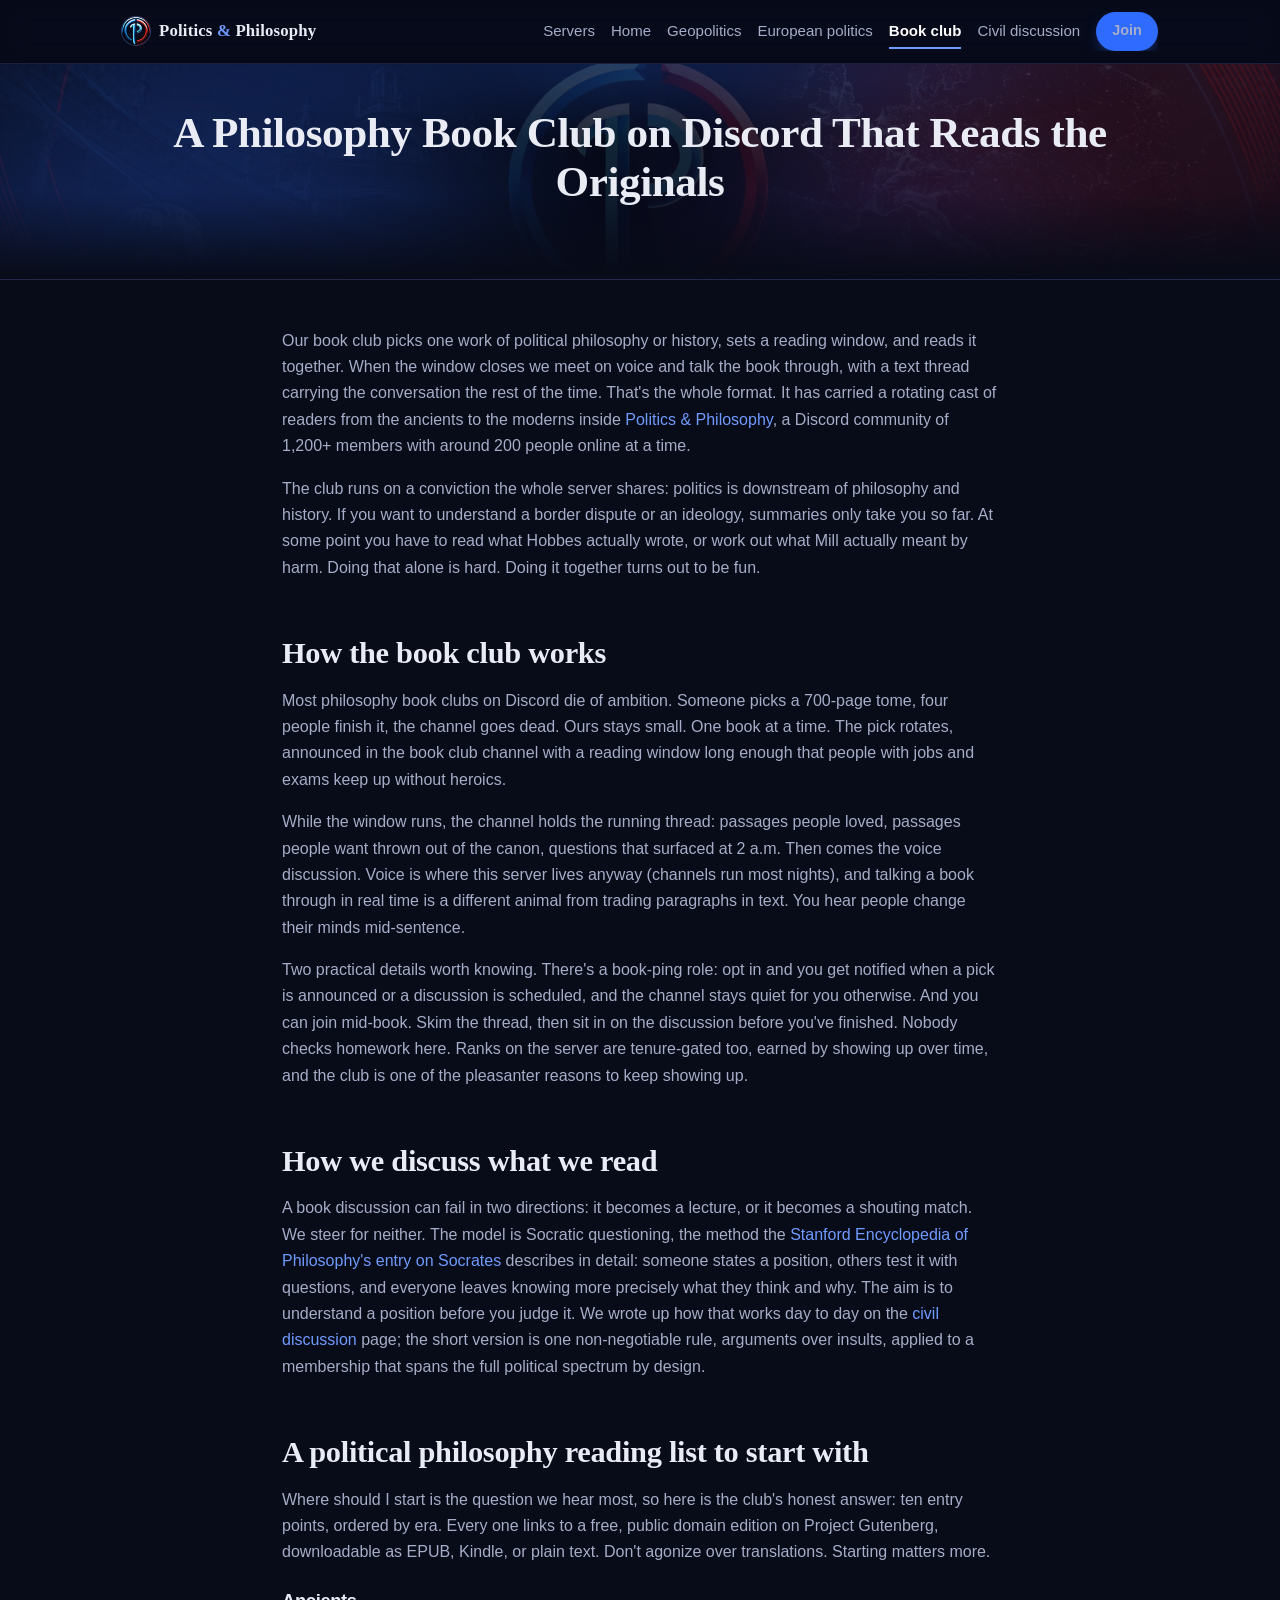
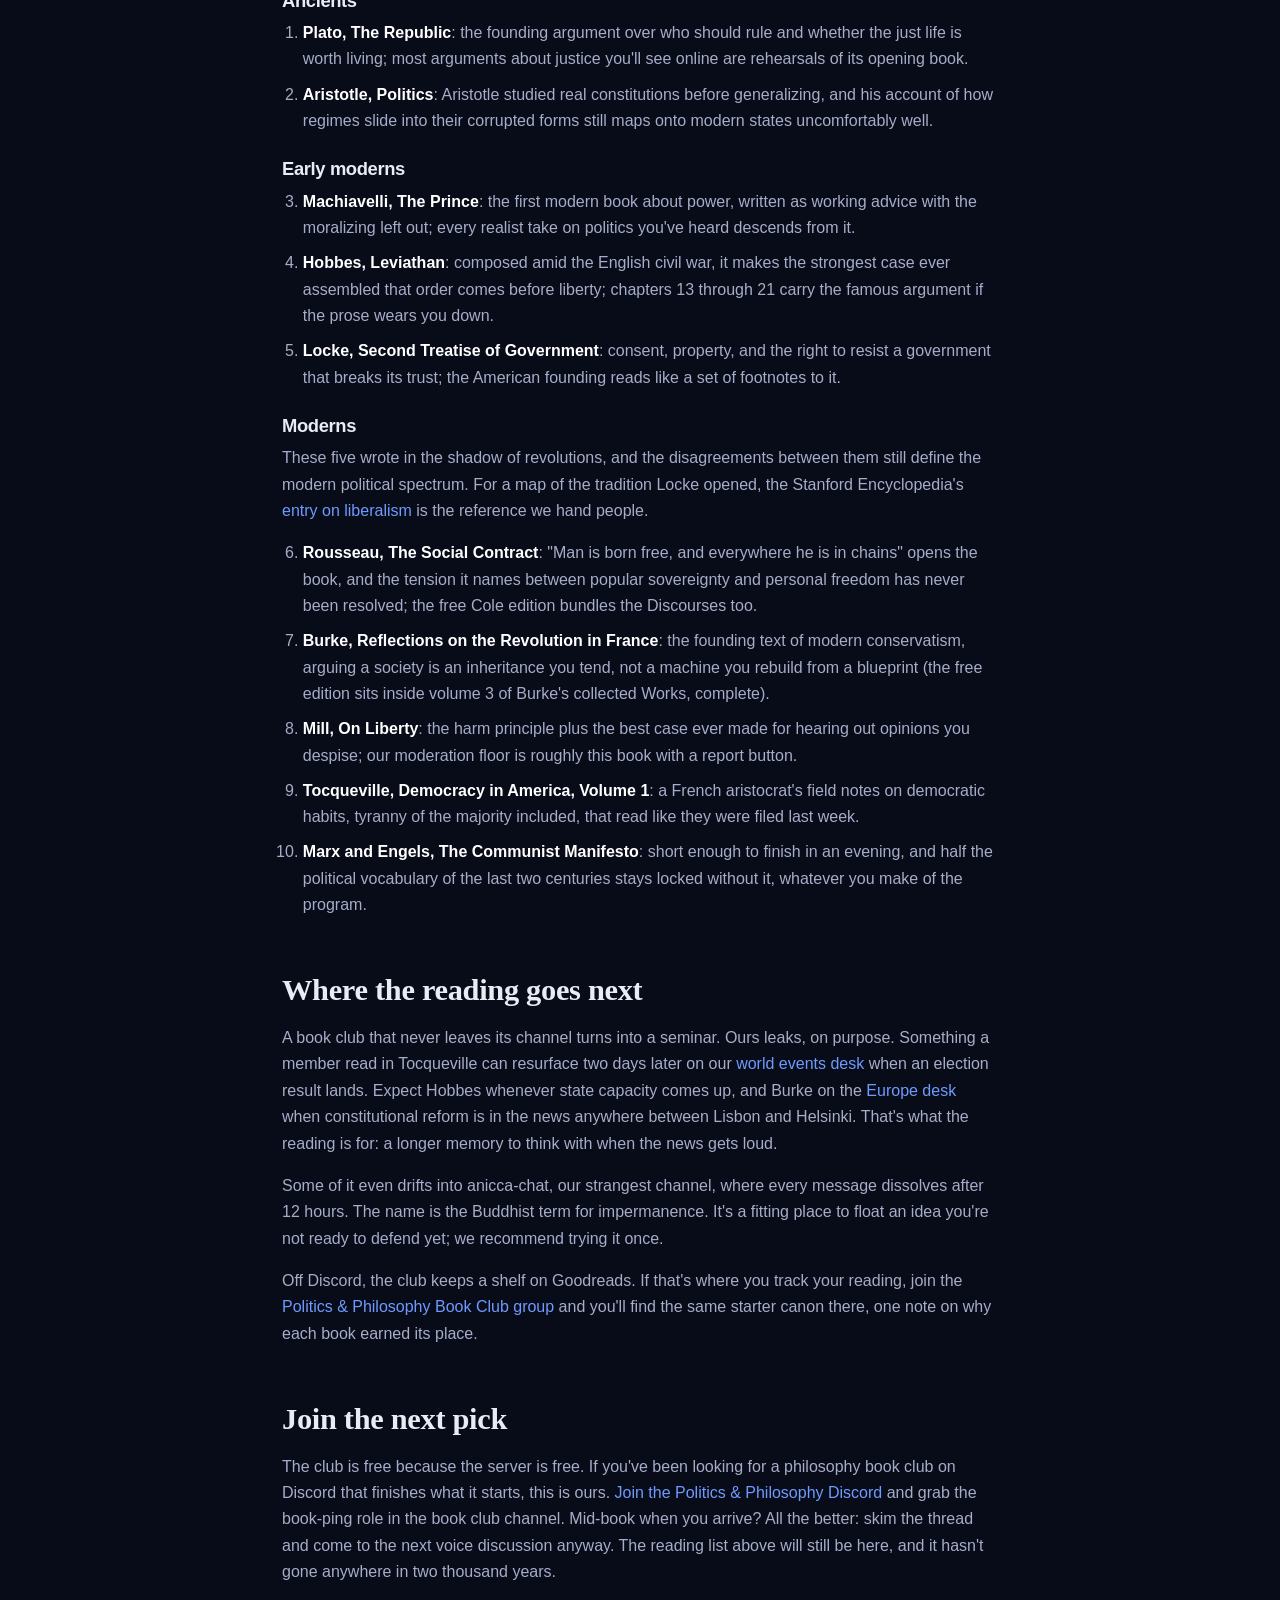
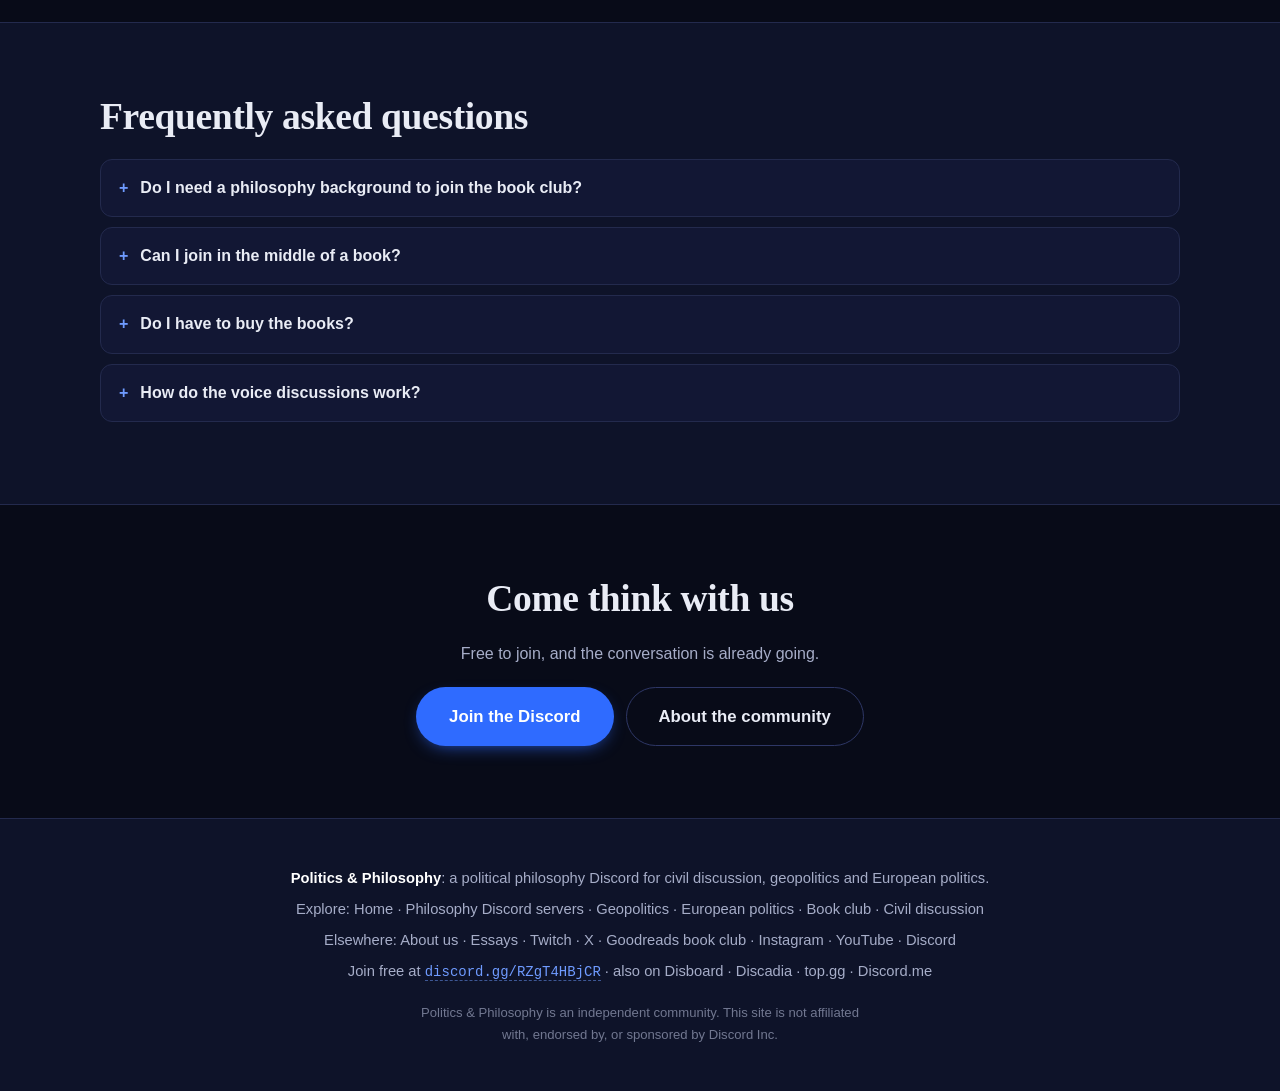
==== commit 657ead4b: "Move the Discord site to philosophydiscord.com Rehomes this site on its own domain and gives it a re" ====
--- a/book-club/index.html
+++ b/book-club/index.html
@@ -5,24 +5,24 @@
 <meta name="viewport" content="width=device-width, initial-scale=1">
 <meta name="robots" content="index,follow,max-image-preview:large,max-snippet:-1,max-video-preview:-1">
 
-<link rel="canonical" href="https://polisphilo.com/book-club/">
+<link rel="canonical" href="https://philosophydiscord.com/book-club/">
 
 <title>Philosophy Book Club Discord: Plato to Marx, Read Together</title>
 <meta name="description" content="A voice-first philosophy book club on Discord: one rotating pick, real discussions, and a free political philosophy reading list from Plato to Marx.">
 
 <meta property="og:type" content="article">
 <meta property="og:site_name" content="Politics &amp; Philosophy">
-<meta property="og:url" content="https://polisphilo.com/book-club/">
+<meta property="og:url" content="https://philosophydiscord.com/book-club/">
 <meta property="og:title" content="Philosophy Book Club Discord: Plato to Marx, Read Together">
 <meta property="og:description" content="A voice-first philosophy book club on Discord: one rotating pick, real discussions, and a free political philosophy reading list from Plato to Marx.">
-<meta property="og:image" content="https://polisphilo.com/og.png">
+<meta property="og:image" content="https://philosophydiscord.com/og.png">
 <meta property="og:image:width" content="1200">
 <meta property="og:image:height" content="630">
 <meta property="og:image:alt" content="Politics &amp; Philosophy: the political philosophy Discord.">
 <meta name="twitter:card" content="summary_large_image">
 <meta name="twitter:title" content="Philosophy Book Club Discord: Plato to Marx, Read Together">
 <meta name="twitter:description" content="A voice-first philosophy book club on Discord: one rotating pick, real discussions, and a free political philosophy reading list from Plato to Marx.">
-<meta name="twitter:image" content="https://polisphilo.com/og.png">
+<meta name="twitter:image" content="https://philosophydiscord.com/og.png">
 <meta name="twitter:image:alt" content="Politics &amp; Philosophy: the political philosophy Discord.">
 
 <link rel="icon" href="/favicon.png" type="image/png">
@@ -34,14 +34,12 @@
  "@graph": [
   {
    "@type": "WebPage",
-   "@id": "https://polisphilo.com/book-club/",
-   "url": "https://polisphilo.com/book-club/",
+   "@id": "https://philosophydiscord.com/book-club/",
+   "url": "https://philosophydiscord.com/book-club/",
    "name": "Philosophy Book Club Discord: Plato to Marx, Read Together",
    "description": "A voice-first philosophy book club on Discord: one rotating pick, real discussions, and a free political philosophy reading list from Plato to Marx.",
    "isPartOf": {
-    "@type": "WebSite",
-    "name": "Politics & Philosophy Discord",
-    "url": "https://polisphilo.com/"
+    "@id": "https://philosophydiscord.com/#website"
    },
    "publisher": {
     "@id": "https://polisphilo.com/#org"
@@ -56,50 +54,13 @@
      "@type": "ListItem",
      "position": 1,
      "name": "Home",
-     "item": "https://polisphilo.com/"
+     "item": "https://philosophydiscord.com/"
     },
     {
      "@type": "ListItem",
      "position": 2,
      "name": "Book Club",
-     "item": "https://polisphilo.com/book-club/"
-    }
-   ]
-  },
-  {
-   "@type": "FAQPage",
-   "mainEntity": [
-    {
-     "@type": "Question",
-     "name": "Do I need a philosophy background to join the book club?",
-     "acceptedAnswer": {
-      "@type": "Answer",
-      "text": "No. The reading list above is where most of us started, and the voice discussions only assume you read the book. Asking why Hobbes believes something is often how the best conversations start."
-     }
-    },
-    {
-     "@type": "Question",
-     "name": "Can I join in the middle of a book?",
-     "acceptedAnswer": {
-      "@type": "Answer",
-      "text": "Yes, and people do. Skim the running text thread to see what's been covered, catch up at whatever pace suits you, and sit in on the next voice discussion even if you're behind. Grab the book-ping role so the next pick reaches you from the start."
-     }
-    },
-    {
-     "@type": "Question",
-     "name": "Do I have to buy the books?",
-     "acceptedAnswer": {
-      "@type": "Answer",
-      "text": "Rarely. The club leans on public domain texts, and every title on our political philosophy reading list links to a free Project Gutenberg edition in EPUB, Kindle, and plain text. If a pick is still under copyright, libraries and cheap paperbacks cover it."
-     }
-    },
-    {
-     "@type": "Question",
-     "name": "How do the voice discussions work?",
-     "acceptedAnswer": {
-      "@type": "Answer",
-      "text": "We schedule one when a reading window closes and notify the book-ping role. Someone opens with a question or a passage and the conversation builds from there, Socratic style. The text thread keeps running for anyone who can't make it, and since voice channels run most nights, the book talk tends to spill beyond the discussion itself."
-     }
+     "item": "https://philosophydiscord.com/book-club/"
     }
    ]
   }
@@ -114,7 +75,7 @@
 <nav class="topbar">
   <div class="topbar-in">
     <a class="brand" href="/"><img src="/mark.png" alt="" width="28" height="28"> <span>Politics <em>&amp;</em> Philosophy</span></a>
-    <div class="site-links"><a href="/">Home</a> <a href="/geopolitics-discord/">Geopolitics</a> <a href="/european-politics-discord/">European politics</a> <a href="/book-club/" aria-current="page"><strong>Book club</strong></a> <a href="/civil-discussion/">Civil discussion</a> <a class="btn btn-sm" href="https://discord.gg/RZgT4HBjCR" rel="noopener">Join</a></div>
+    <div class="site-links"><a href="/philosophy-discord-servers/">Servers</a><a href="/">Home</a> <a href="/geopolitics-discord/">Geopolitics</a> <a href="/european-politics-discord/">European politics</a> <a href="/book-club/" aria-current="page"><strong>Book club</strong></a> <a href="/civil-discussion/">Civil discussion</a> <a class="btn btn-sm" href="https://discord.gg/RZgT4HBjCR" rel="noopener">Join</a></div>
   </div>
   <span class="progress"></span>
 </nav>
@@ -128,7 +89,7 @@
 
 <main>
   <article class="article">
-<p>Our book club picks one work of political philosophy or history, sets a reading window, and reads it together. When the window closes we meet on voice and talk the book through, with a text thread carrying the conversation the rest of the time. That's the whole format. It has carried a rotating cast of readers from the ancients to the moderns inside <a href="/">Politics &amp; Philosophy</a>, a Discord community of 1,100+ members with roughly 90 to 100 people online at a time.</p>
+<p>Our book club picks one work of political philosophy or history, sets a reading window, and reads it together. When the window closes we meet on voice and talk the book through, with a text thread carrying the conversation the rest of the time. That's the whole format. It has carried a rotating cast of readers from the ancients to the moderns inside <a href="/">Politics &amp; Philosophy</a>, a Discord community of 1,200+ members with around 200 people online at a time.</p>
 
 <p>The club runs on a conviction the whole server shares: politics is downstream of philosophy and history. If you want to understand a border dispute or an ideology, summaries only take you so far. At some point you have to read what Hobbes actually wrote, or work out what Mill actually meant by harm. Doing that alone is hard. Doing it together turns out to be fun.</p>
 
@@ -206,9 +167,10 @@
 
 <footer class="foot">
   <p><strong>Politics &amp; Philosophy</strong>: a political philosophy Discord for civil discussion, geopolitics and European politics.</p>
-  <p>Explore: <a href="/">Home</a> · <a href="/geopolitics-discord/">Geopolitics</a> · <a href="/european-politics-discord/">European politics</a> · <a href="/book-club/">Book club</a> · <a href="/civil-discussion/">Civil discussion</a></p>
-  <p>Elsewhere: <a href="https://x.com/polisphilo" rel="noopener">X</a> · <a href="https://www.goodreads.com/group/show/7275049-politics-philosophy-book-club" rel="noopener">Goodreads book club</a> · <a href="https://www.instagram.com/polisphilo" rel="noopener">Instagram</a> · <a href="https://www.youtube.com/@polisphilo" rel="noopener">YouTube</a> · <a href="https://discord.gg/RZgT4HBjCR" rel="noopener">Discord</a></p>
+  <p>Explore: <a href="/">Home</a> · <a href="/philosophy-discord-servers/">Philosophy Discord servers</a> · <a href="/geopolitics-discord/">Geopolitics</a> · <a href="/european-politics-discord/">European politics</a> · <a href="/book-club/">Book club</a> · <a href="/civil-discussion/">Civil discussion</a></p>
+  <p>Elsewhere: <a href="https://polisphilo.com/" rel="noopener">About us</a> · <a href="https://politicsphilosophy.com/" rel="noopener">Essays</a> · <a href="https://www.twitch.tv/polisphilo" rel="noopener">Twitch</a> · <a href="https://x.com/polisphilo" rel="noopener">X</a> · <a href="https://www.goodreads.com/group/show/7275049-politics-philosophy-book-club" rel="noopener">Goodreads book club</a> · <a href="https://www.instagram.com/polisphilo" rel="noopener">Instagram</a> · <a href="https://www.youtube.com/@polisphilo" rel="noopener">YouTube</a> · <a href="https://discord.gg/RZgT4HBjCR" rel="noopener">Discord</a></p>
   <p>Join free at <a class="invite" href="https://discord.gg/RZgT4HBjCR" rel="noopener">discord.gg/RZgT4HBjCR</a> · also on <a href="https://disboard.org/server/553617191358955520" rel="noopener">Disboard</a> · <a href="https://discadia.com/server/PoliticsPhilosophy" rel="noopener">Discadia</a> · <a href="https://top.gg/discord/servers/872885277177040896" rel="noopener">top.gg</a> · <a href="https://discord.me/european" rel="noopener">Discord.me</a></p>
+  <p class="disclaimer">Politics &amp; Philosophy is an independent community. This site is not affiliated with, endorsed by, or sponsored by Discord Inc.</p>
 </footer>
 
 </body>
--- a/style.css
+++ b/style.css
@@ -120,7 +120,8 @@
 /* rotating topic */
 .rot{display:inline-grid; vertical-align:bottom; text-align:left}
 .rot span{grid-area:1/1; color:#fff; font-weight:600; opacity:0; transform:translateY(.45em); transition:opacity .4s, transform .4s}
-.rot span:first-child,.rot span.on{opacity:1; transform:none}
+/* until the script takes over (no JS, or reduced motion) the first word stands in as static text */
+.rot:not(.live) span:first-child,.rot span.on{opacity:1; transform:none}
 .rot span.out{opacity:0; transform:translateY(-.45em)}
 
 /* stats */
@@ -318,3 +319,18 @@
   .js [data-reveal]{opacity:1; transform:none}
   .ticker-track{animation:none}
 }
+
+/* ---------- verified server guide ---------- */
+.srv-list{counter-reset:s}
+.srv-list .server{align-items:flex-start}
+.srv-list .server > div{flex:1 1 0; min-width:0}
+.srv-list .server::before{margin-top:2px}
+.srv-meta{margin:0 0 .6em !important; font-size:.88rem !important; color:var(--muted) !important}
+.srv-meta b{color:#fff; font-variant-numeric:tabular-nums}
+.tag.warn{background:var(--red)}
+.article code{
+  font-family:ui-monospace,SFMono-Regular,Menlo,monospace; font-size:.86em;
+  background:rgba(18,23,52,.9); border:1px solid var(--line); border-radius:5px; padding:.1em .4em; color:var(--ink);
+  overflow-wrap:anywhere;
+}
+.foot .disclaimer{margin-top:1.4em; font-size:.82rem; opacity:.65; max-width:64ch; margin-inline:auto}
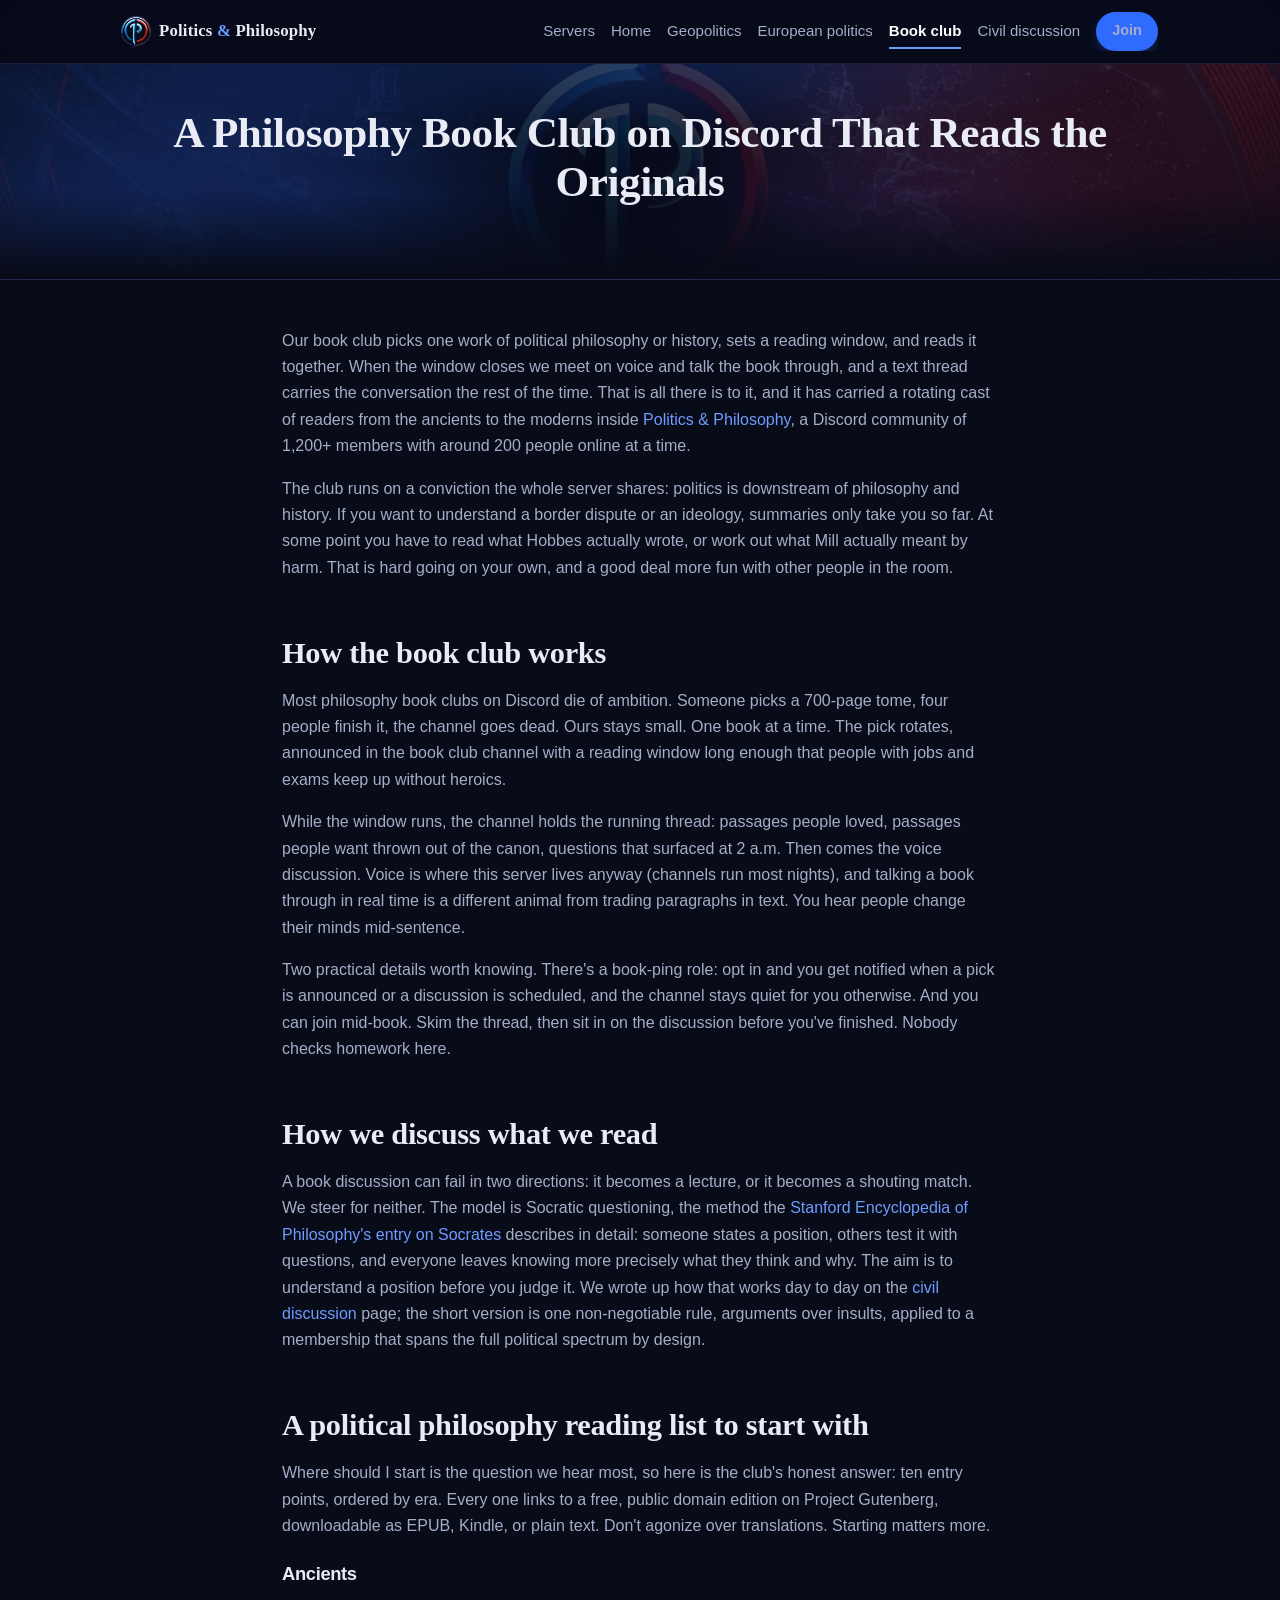
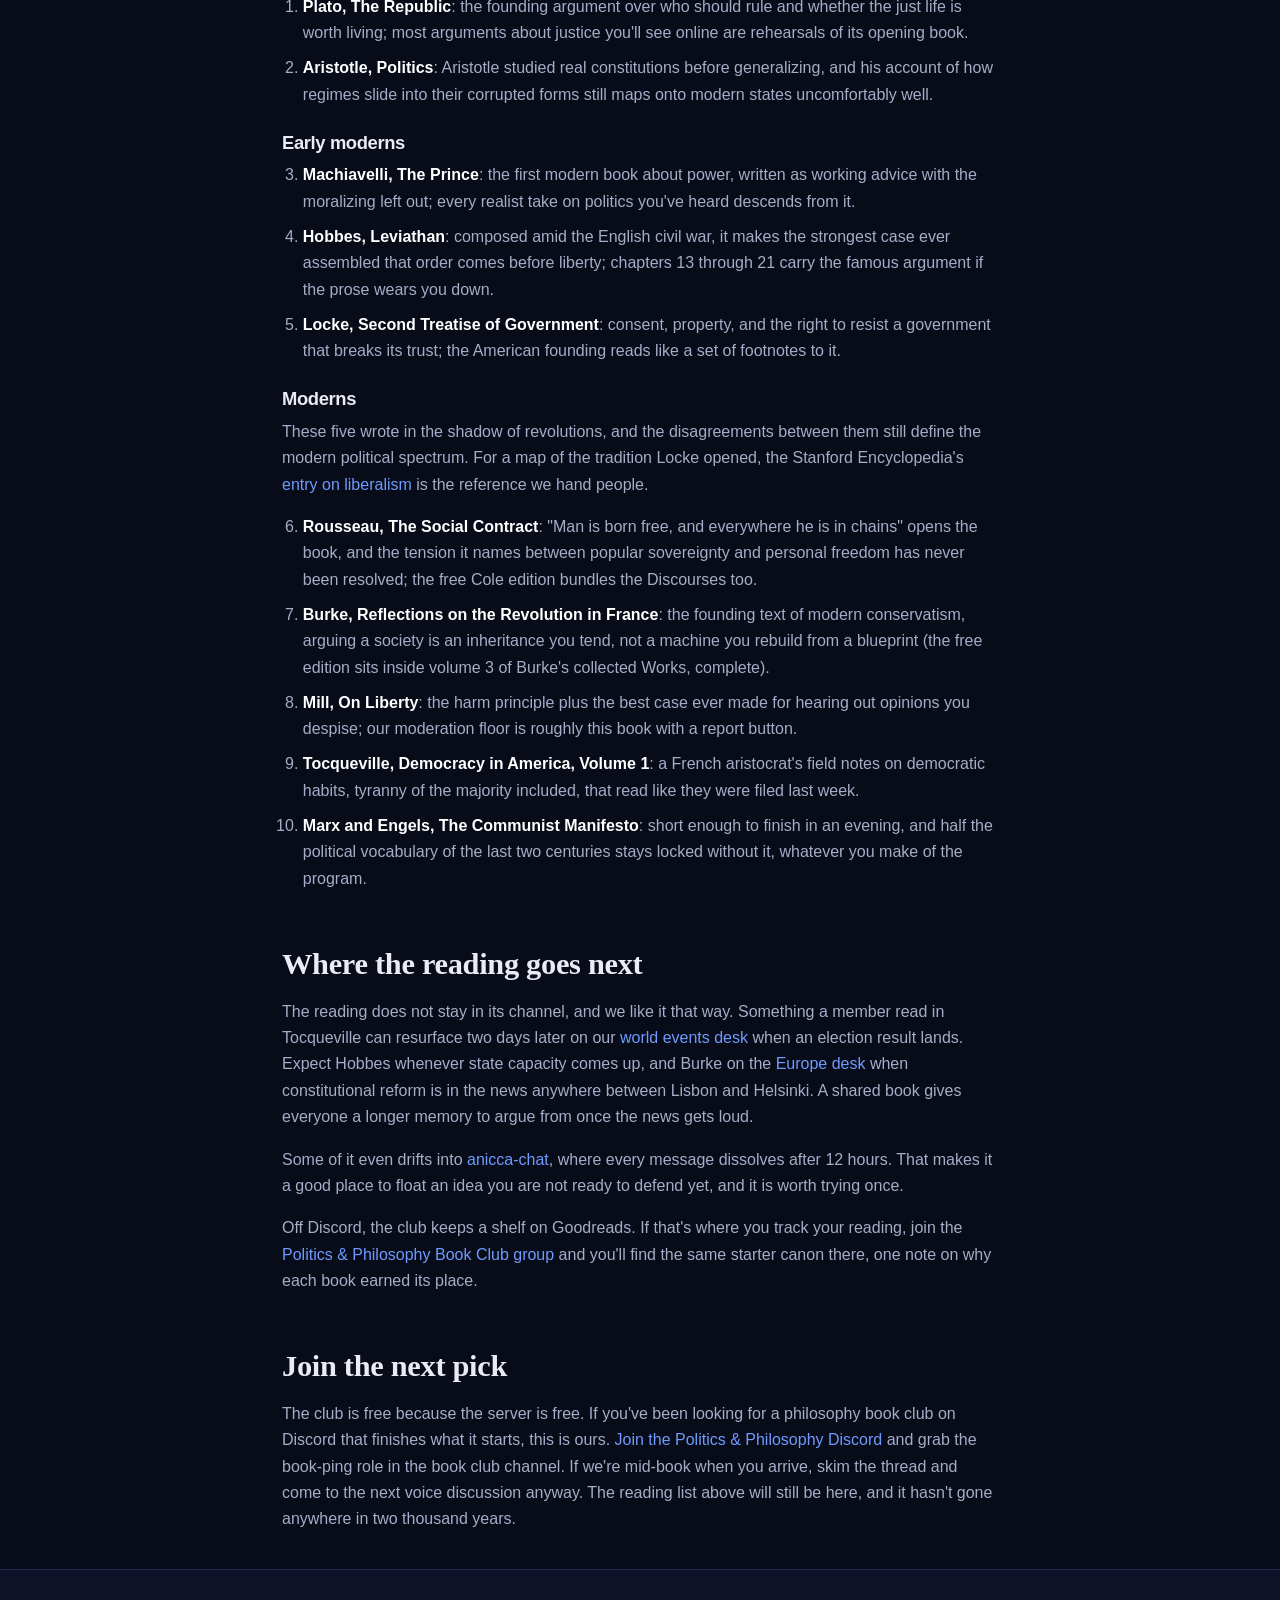
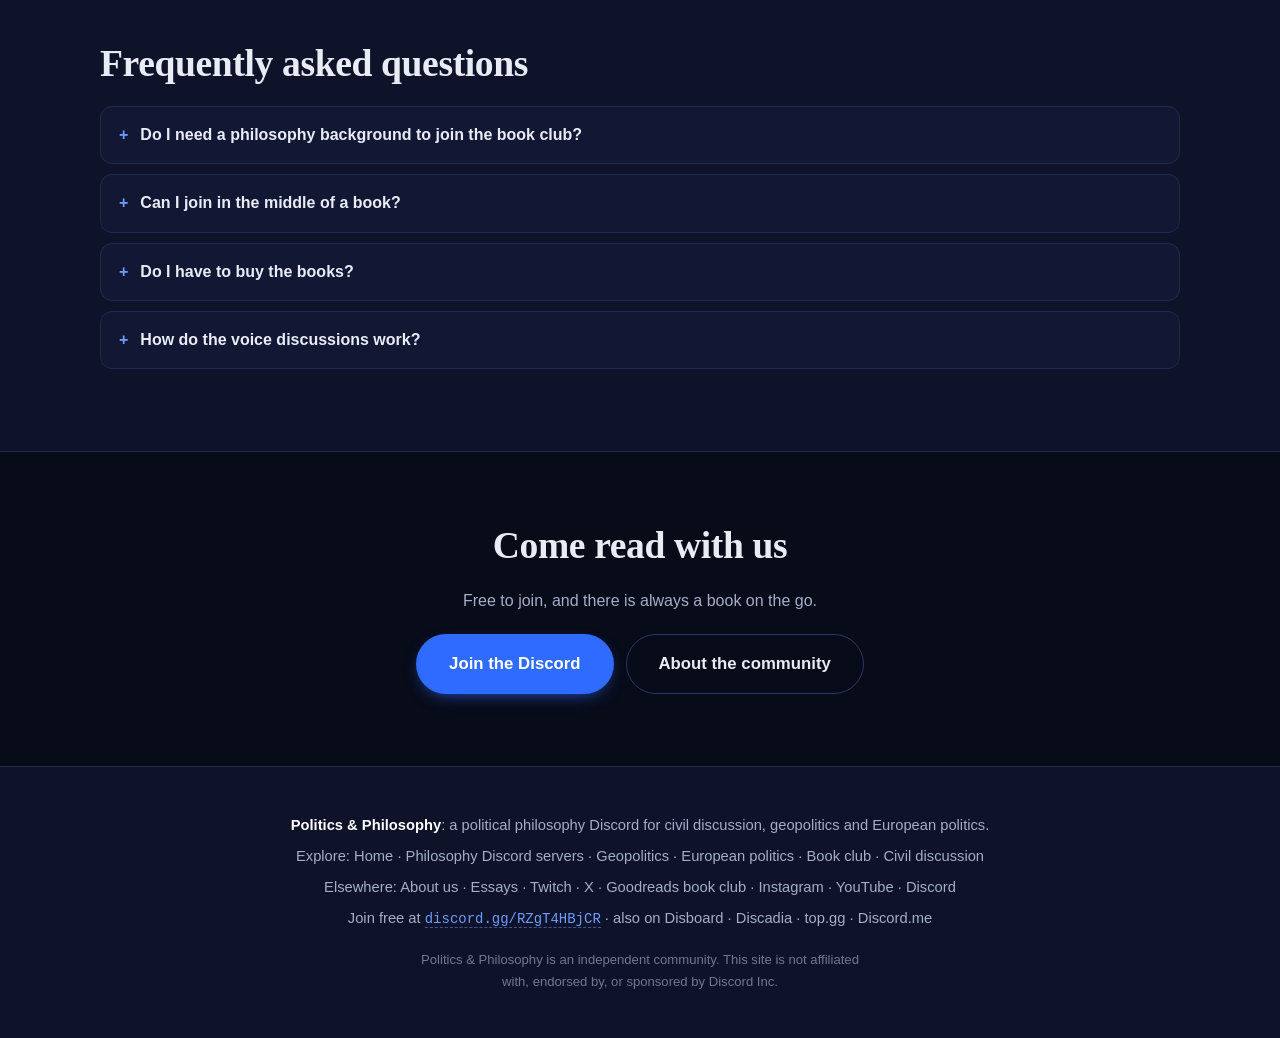
==== commit 9d205784: "Humanize copy, fix member counts, cut cross-page repetition Correct three inconsistent figures: the " ====
--- a/book-club/index.html
+++ b/book-club/index.html
@@ -25,7 +25,10 @@
 <meta name="twitter:image" content="https://philosophydiscord.com/og.png">
 <meta name="twitter:image:alt" content="Politics &amp; Philosophy: the political philosophy Discord.">
 
-<link rel="icon" href="/favicon.png" type="image/png">
+<link rel="icon" href="/favicon.ico" sizes="32x32">
+<link rel="icon" href="/favicon-192.png" type="image/png" sizes="192x192">
+<link rel="apple-touch-icon" href="/apple-touch-icon.png">
+<link rel="manifest" href="/site.webmanifest">
 <link rel="stylesheet" href="/style.css">
 
 <script type="application/ld+json">
@@ -89,9 +92,9 @@
 
 <main>
   <article class="article">
-<p>Our book club picks one work of political philosophy or history, sets a reading window, and reads it together. When the window closes we meet on voice and talk the book through, with a text thread carrying the conversation the rest of the time. That's the whole format. It has carried a rotating cast of readers from the ancients to the moderns inside <a href="/">Politics &amp; Philosophy</a>, a Discord community of 1,200+ members with around 200 people online at a time.</p>
+<p>Our book club picks one work of political philosophy or history, sets a reading window, and reads it together. When the window closes we meet on voice and talk the book through, and a text thread carries the conversation the rest of the time. That is all there is to it, and it has carried a rotating cast of readers from the ancients to the moderns inside <a href="/">Politics &amp; Philosophy</a>, a Discord community of 1,200+ members with around 200 people online at a time.</p>
 
-<p>The club runs on a conviction the whole server shares: politics is downstream of philosophy and history. If you want to understand a border dispute or an ideology, summaries only take you so far. At some point you have to read what Hobbes actually wrote, or work out what Mill actually meant by harm. Doing that alone is hard. Doing it together turns out to be fun.</p>
+<p>The club runs on a conviction the whole server shares: politics is downstream of philosophy and history. If you want to understand a border dispute or an ideology, summaries only take you so far. At some point you have to read what Hobbes actually wrote, or work out what Mill actually meant by harm. That is hard going on your own, and a good deal more fun with other people in the room.</p>
 
 <h2>How the book club works</h2>
 
@@ -99,7 +102,7 @@
 
 <p>While the window runs, the channel holds the running thread: passages people loved, passages people want thrown out of the canon, questions that surfaced at 2 a.m. Then comes the voice discussion. Voice is where this server lives anyway (channels run most nights), and talking a book through in real time is a different animal from trading paragraphs in text. You hear people change their minds mid-sentence.</p>
 
-<p>Two practical details worth knowing. There's a book-ping role: opt in and you get notified when a pick is announced or a discussion is scheduled, and the channel stays quiet for you otherwise. And you can join mid-book. Skim the thread, then sit in on the discussion before you've finished. Nobody checks homework here. Ranks on the server are tenure-gated too, earned by showing up over time, and the club is one of the pleasanter reasons to keep showing up.</p>
+<p>Two practical details worth knowing. There's a book-ping role: opt in and you get notified when a pick is announced or a discussion is scheduled, and the channel stays quiet for you otherwise. And you can join mid-book. Skim the thread, then sit in on the discussion before you've finished. Nobody checks homework here.</p>
 
 <h2>How we discuss what we read</h2>
 
@@ -138,15 +141,15 @@
 
 <h2>Where the reading goes next</h2>
 
-<p>A book club that never leaves its channel turns into a seminar. Ours leaks, on purpose. Something a member read in Tocqueville can resurface two days later on our <a href="/geopolitics-discord/">world events desk</a> when an election result lands. Expect Hobbes whenever state capacity comes up, and Burke on the <a href="/european-politics-discord/">Europe desk</a> when constitutional reform is in the news anywhere between Lisbon and Helsinki. That's what the reading is for: a longer memory to think with when the news gets loud.</p>
+<p>The reading does not stay in its channel, and we like it that way. Something a member read in Tocqueville can resurface two days later on our <a href="/geopolitics-discord/">world events desk</a> when an election result lands. Expect Hobbes whenever state capacity comes up, and Burke on the <a href="/european-politics-discord/">Europe desk</a> when constitutional reform is in the news anywhere between Lisbon and Helsinki. A shared book gives everyone a longer memory to argue from once the news gets loud.</p>
 
-<p>Some of it even drifts into anicca-chat, our strangest channel, where every message dissolves after 12 hours. The name is the Buddhist term for impermanence. It's a fitting place to float an idea you're not ready to defend yet; we recommend trying it once.</p>
+<p>Some of it even drifts into <a href="/civil-discussion/">anicca-chat</a>, where every message dissolves after 12 hours. That makes it a good place to float an idea you are not ready to defend yet, and it is worth trying once.</p>
 
 <p>Off Discord, the club keeps a shelf on Goodreads. If that's where you track your reading, join the <a href="https://www.goodreads.com/group/show/7275049-politics-philosophy-book-club" rel="noopener">Politics &amp; Philosophy Book Club group</a> and you'll find the same starter canon there, one note on why each book earned its place.</p>
 
 <h2>Join the next pick</h2>
 
-<p>The club is free because the server is free. If you've been looking for a philosophy book club on Discord that finishes what it starts, this is ours. <a href="https://discord.gg/RZgT4HBjCR">Join the Politics &amp; Philosophy Discord</a> and grab the book-ping role in the book club channel. Mid-book when you arrive? All the better: skim the thread and come to the next voice discussion anyway. The reading list above will still be here, and it hasn't gone anywhere in two thousand years.</p>
+<p>The club is free because the server is free. If you've been looking for a philosophy book club on Discord that finishes what it starts, this is ours. <a href="https://discord.gg/RZgT4HBjCR">Join the Politics &amp; Philosophy Discord</a> and grab the book-ping role in the book club channel. If we're mid-book when you arrive, skim the thread and come to the next voice discussion anyway. The reading list above will still be here, and it hasn't gone anywhere in two thousand years.</p>
   </article>
 
   <section class="band alt" id="faq">
@@ -158,8 +161,8 @@
   </section>
 
   <section class="band" style="text-align:center">
-    <h2>Come think with us</h2>
-    <p style="margin:0 auto 1.2em">Free to join, and the conversation is already going.</p>
+    <h2>Come read with us</h2>
+    <p style="margin:0 auto 1.2em">Free to join, and there is always a book on the go.</p>
     <div class="cta-row"><a class="btn btn-lg" href="https://discord.gg/RZgT4HBjCR" rel="noopener">Join the Discord</a>
     <a class="btn btn-lg btn-ghost" href="/">About the community</a></div>
   </section>
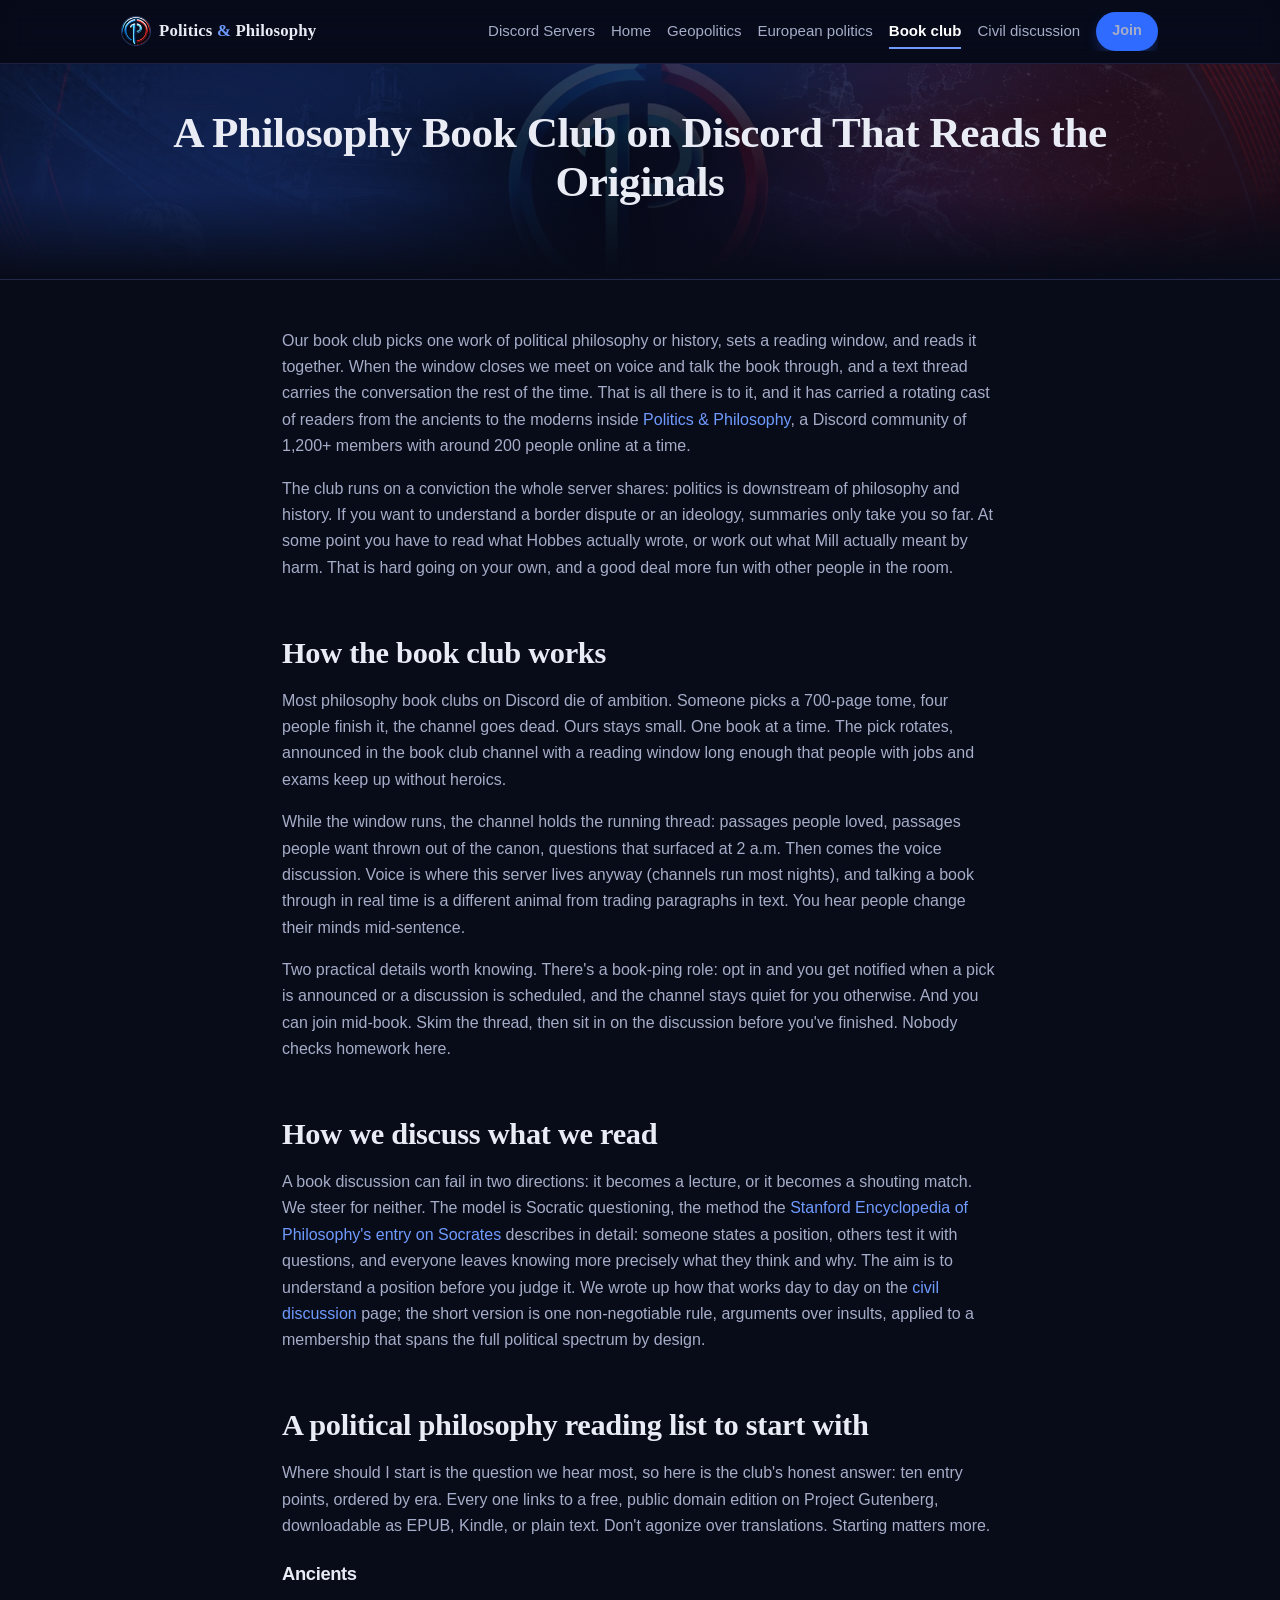
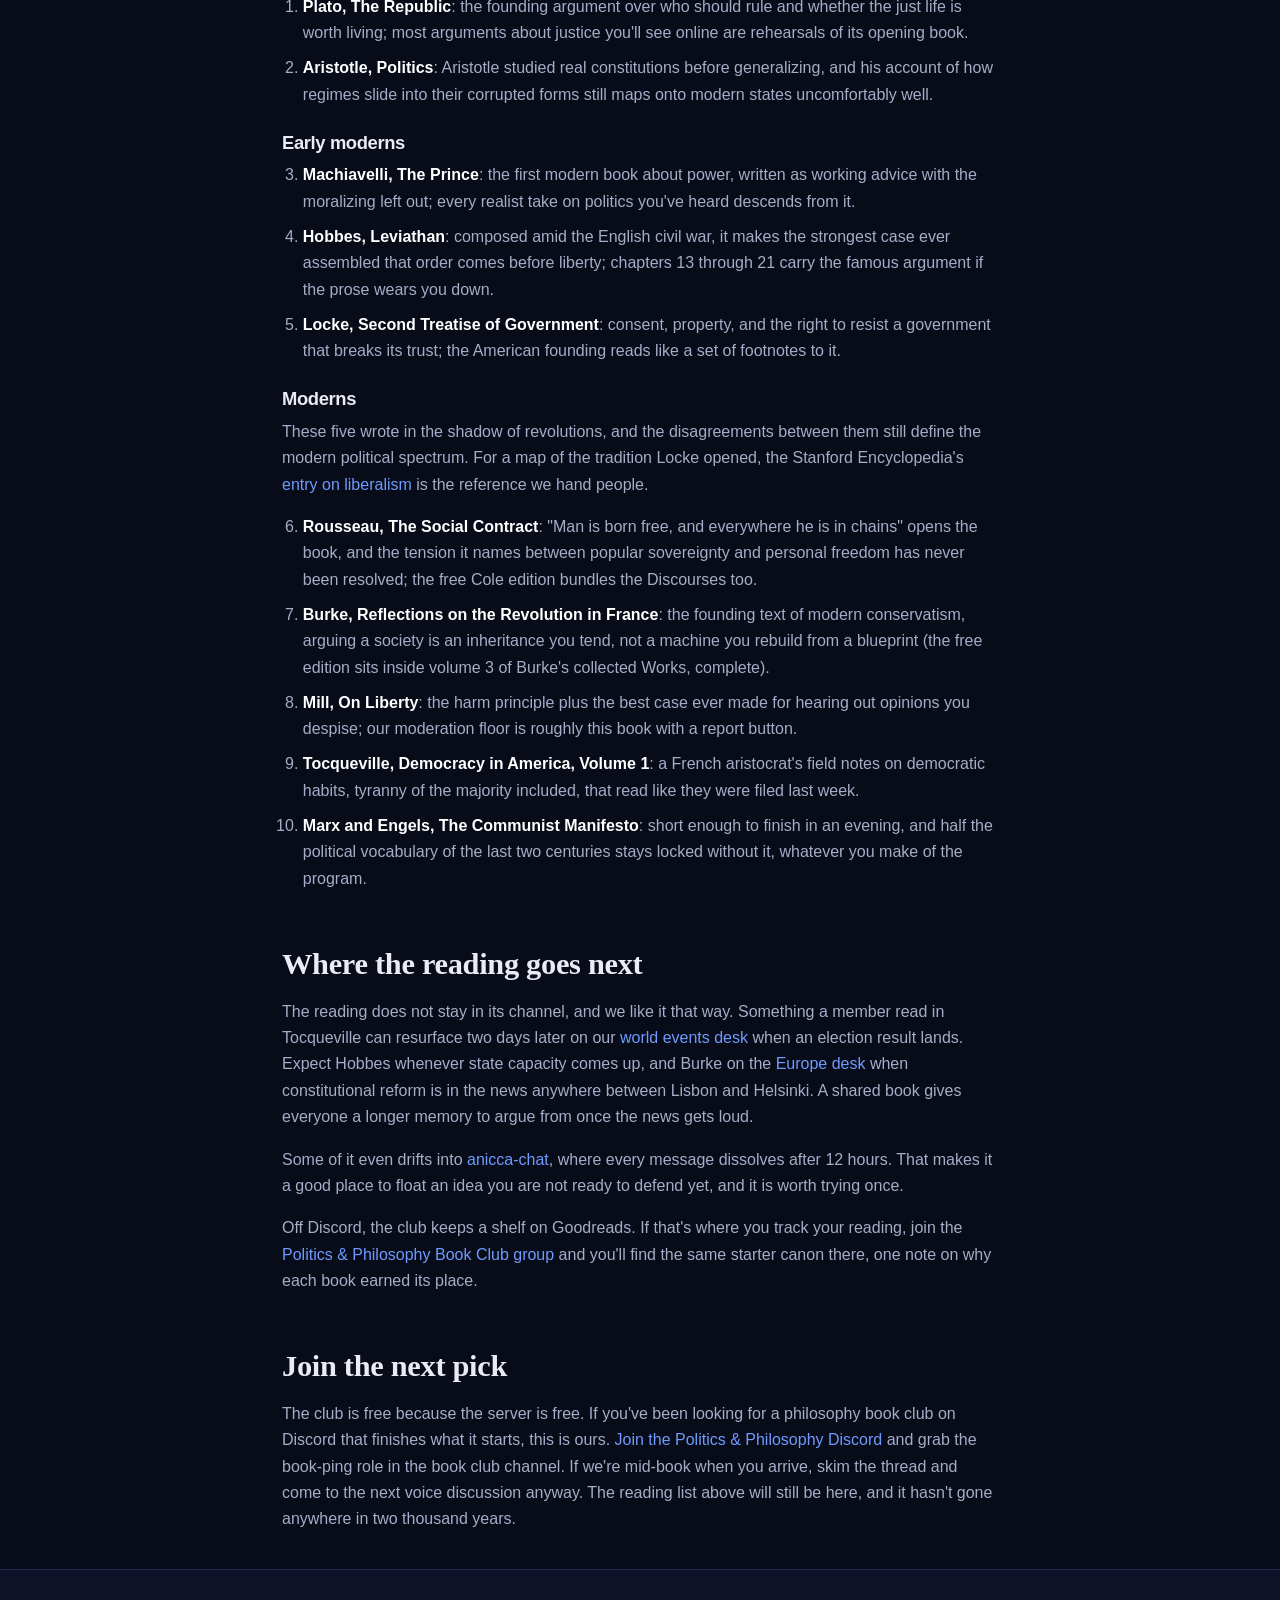
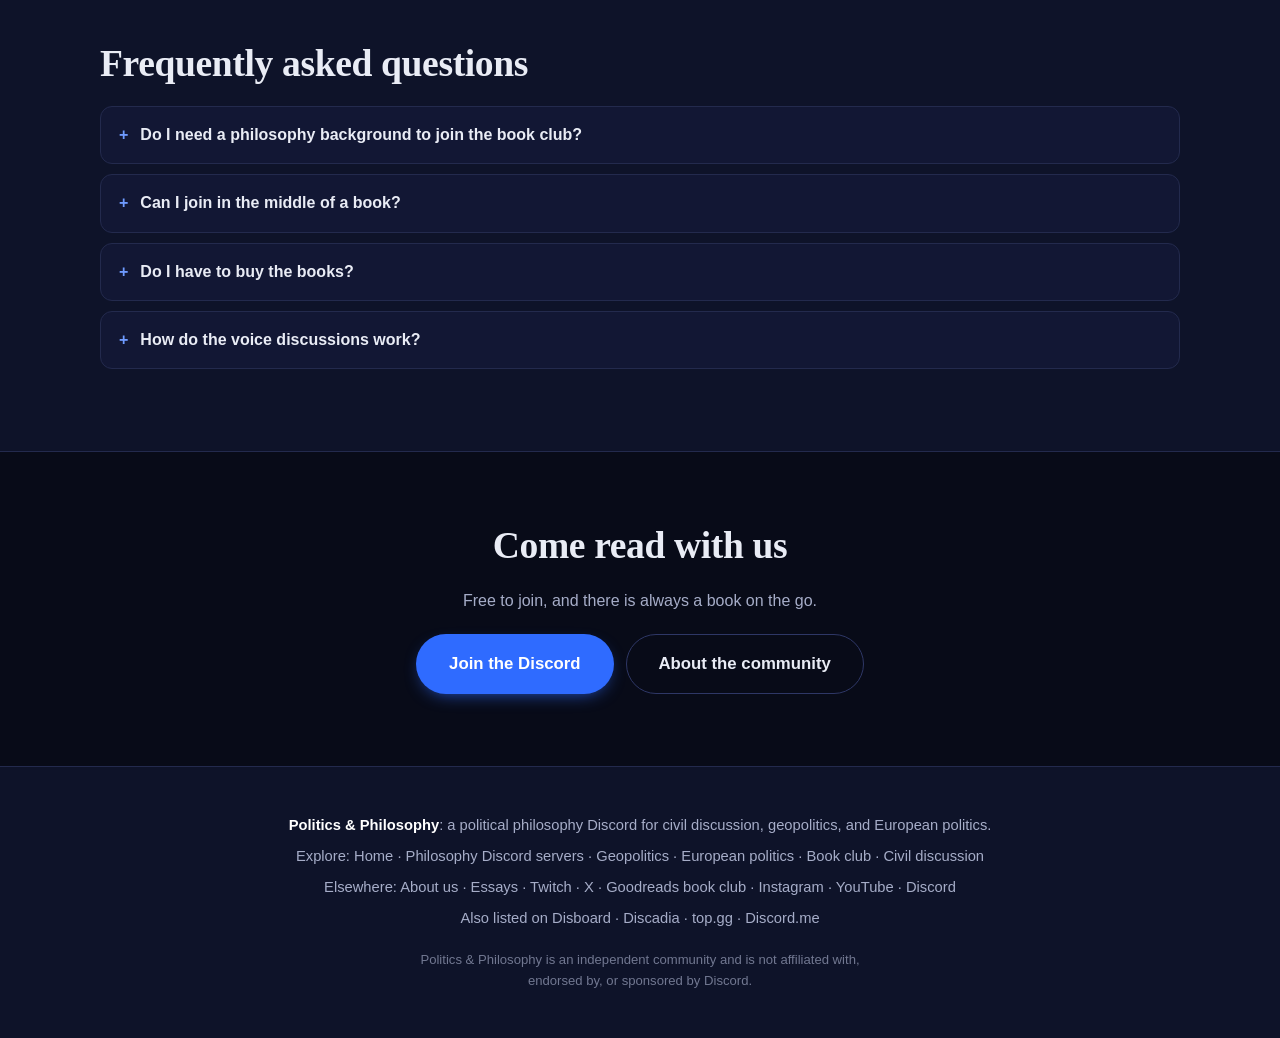
==== commit d6376e94: "Apply editorial pass and trim the footer join line Work through the requested line edits across the " ====
--- a/book-club/index.html
+++ b/book-club/index.html
@@ -78,7 +78,7 @@
 <nav class="topbar">
   <div class="topbar-in">
     <a class="brand" href="/"><img src="/mark.png" alt="" width="28" height="28"> <span>Politics <em>&amp;</em> Philosophy</span></a>
-    <div class="site-links"><a href="/philosophy-discord-servers/">Servers</a><a href="/">Home</a> <a href="/geopolitics-discord/">Geopolitics</a> <a href="/european-politics-discord/">European politics</a> <a href="/book-club/" aria-current="page"><strong>Book club</strong></a> <a href="/civil-discussion/">Civil discussion</a> <a class="btn btn-sm" href="https://discord.gg/RZgT4HBjCR" rel="noopener">Join</a></div>
+    <div class="site-links"><a href="/philosophy-discord-servers/">Discord Servers</a><a href="/">Home</a> <a href="/geopolitics-discord/">Geopolitics</a> <a href="/european-politics-discord/">European politics</a> <a href="/book-club/" aria-current="page"><strong>Book club</strong></a> <a href="/civil-discussion/">Civil discussion</a> <a class="btn btn-sm" href="https://discord.gg/RZgT4HBjCR" rel="noopener">Join</a></div>
   </div>
   <span class="progress"></span>
 </nav>
@@ -169,11 +169,11 @@
 </main>
 
 <footer class="foot">
-  <p><strong>Politics &amp; Philosophy</strong>: a political philosophy Discord for civil discussion, geopolitics and European politics.</p>
+  <p><strong>Politics &amp; Philosophy</strong>: a political philosophy Discord for civil discussion, geopolitics, and European politics.</p>
   <p>Explore: <a href="/">Home</a> · <a href="/philosophy-discord-servers/">Philosophy Discord servers</a> · <a href="/geopolitics-discord/">Geopolitics</a> · <a href="/european-politics-discord/">European politics</a> · <a href="/book-club/">Book club</a> · <a href="/civil-discussion/">Civil discussion</a></p>
   <p>Elsewhere: <a href="https://polisphilo.com/" rel="noopener">About us</a> · <a href="https://politicsphilosophy.com/" rel="noopener">Essays</a> · <a href="https://www.twitch.tv/polisphilo" rel="noopener">Twitch</a> · <a href="https://x.com/polisphilo" rel="noopener">X</a> · <a href="https://www.goodreads.com/group/show/7275049-politics-philosophy-book-club" rel="noopener">Goodreads book club</a> · <a href="https://www.instagram.com/polisphilo" rel="noopener">Instagram</a> · <a href="https://www.youtube.com/@polisphilo" rel="noopener">YouTube</a> · <a href="https://discord.gg/RZgT4HBjCR" rel="noopener">Discord</a></p>
-  <p>Join free at <a class="invite" href="https://discord.gg/RZgT4HBjCR" rel="noopener">discord.gg/RZgT4HBjCR</a> · also on <a href="https://disboard.org/server/553617191358955520" rel="noopener">Disboard</a> · <a href="https://discadia.com/server/PoliticsPhilosophy" rel="noopener">Discadia</a> · <a href="https://top.gg/discord/servers/872885277177040896" rel="noopener">top.gg</a> · <a href="https://discord.me/european" rel="noopener">Discord.me</a></p>
-  <p class="disclaimer">Politics &amp; Philosophy is an independent community. This site is not affiliated with, endorsed by, or sponsored by Discord Inc.</p>
+  <p>Also listed on <a href="https://disboard.org/server/553617191358955520" rel="noopener">Disboard</a> · <a href="https://discadia.com/server/PoliticsPhilosophy" rel="noopener">Discadia</a> · <a href="https://top.gg/discord/servers/872885277177040896" rel="noopener">top.gg</a> · <a href="https://discord.me/european" rel="noopener">Discord.me</a></p>
+  <p class="disclaimer">Politics &amp; Philosophy is an independent community and is not affiliated with, endorsed by, or sponsored by Discord.</p>
 </footer>
 
 </body>
--- a/style.css
+++ b/style.css
@@ -1,4 +1,4 @@
-/* Politics & Philosophy — polisphilo.com */
+/* Politics & Philosophy, polisphilo.com */
 
 :root{
   --bg:#080b18; --bg2:#0b0e1a; --panel:#121734; --panel2:#0e1329; --ink:#e9ecf5; --muted:#a6adc8;
